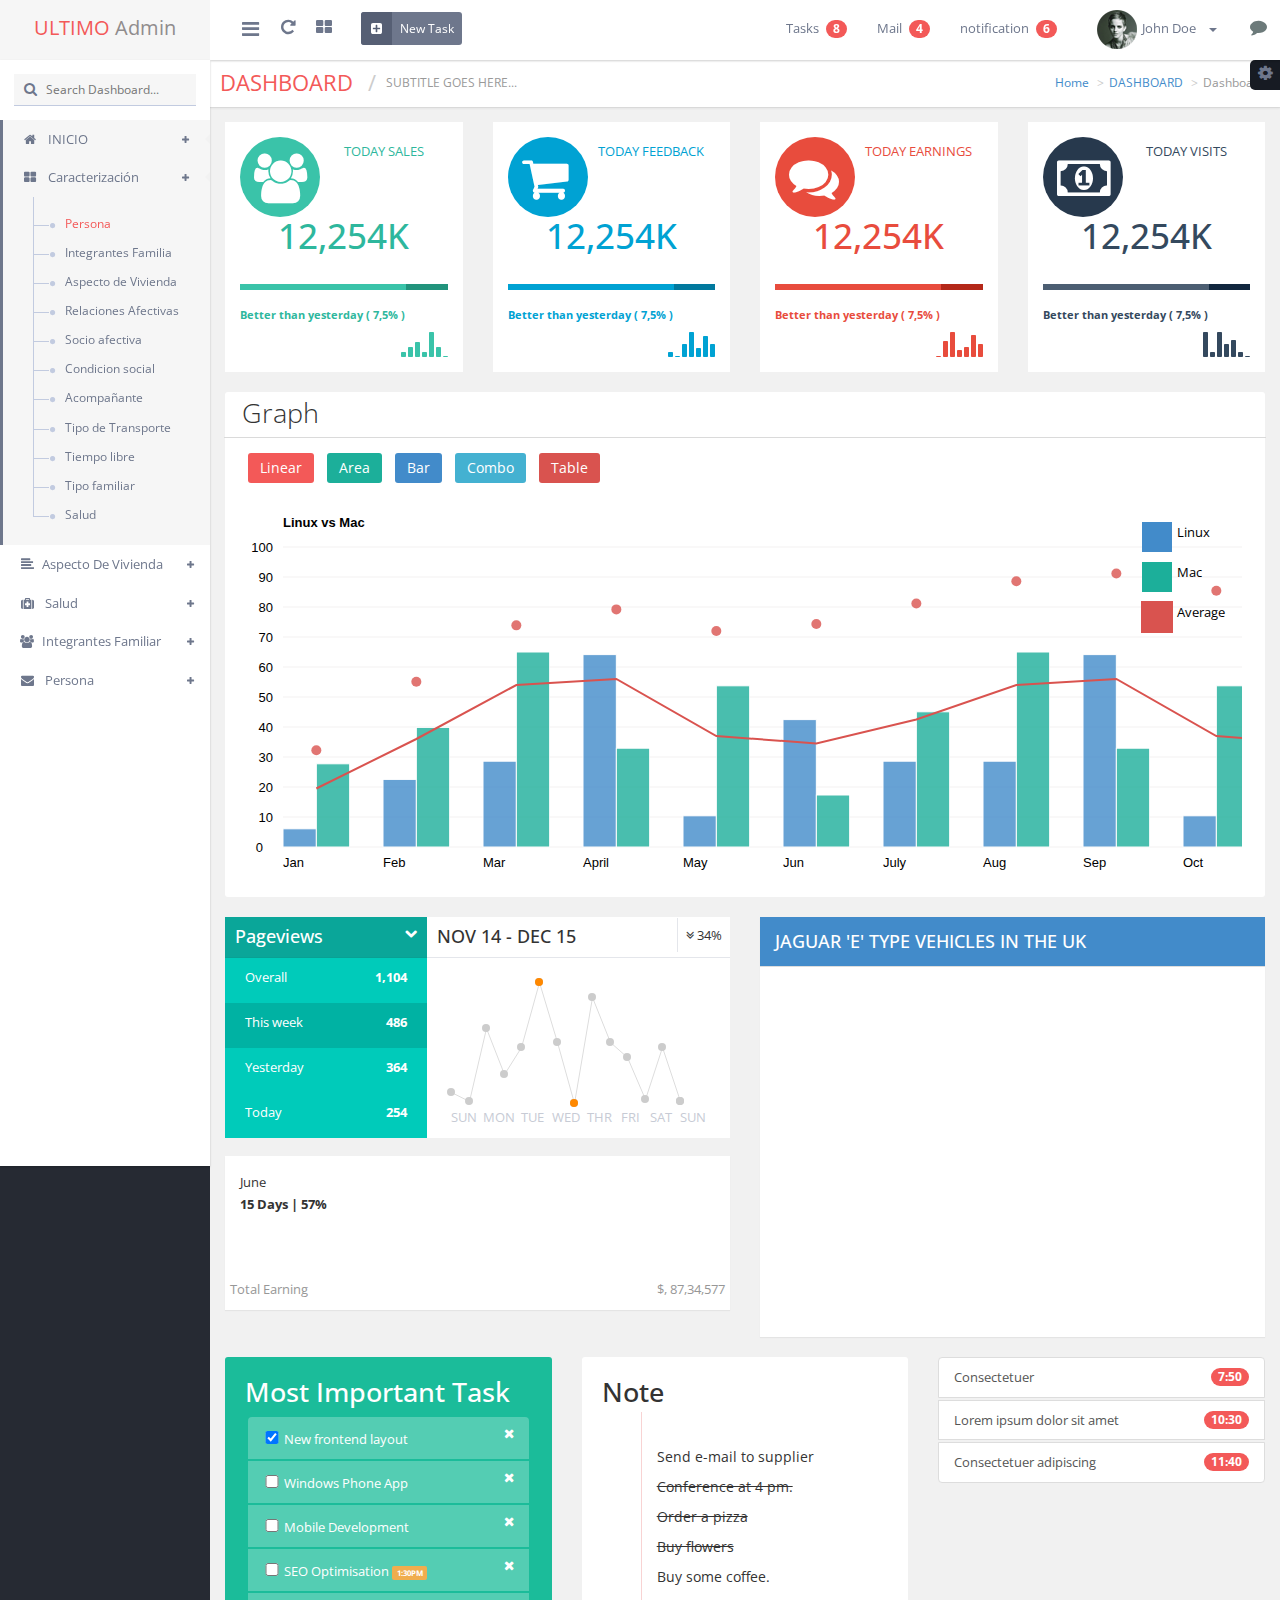
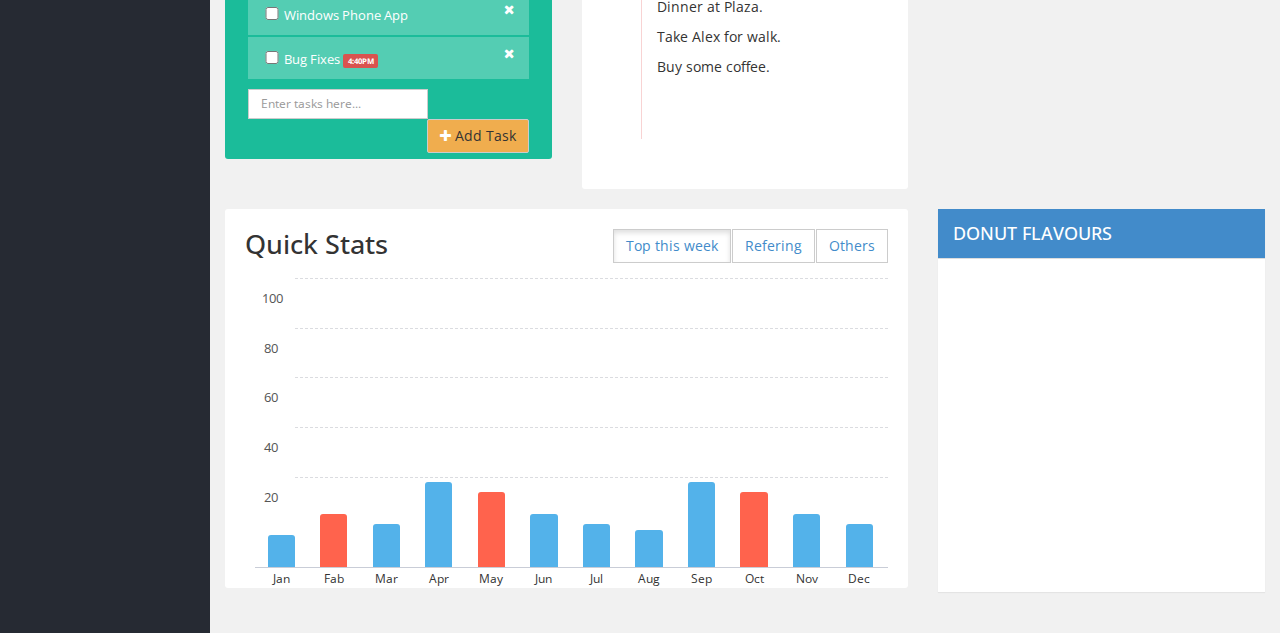
==== web/index.html @ 8ac1242a "Master" ====
<!DOCTYPE html PUBLIC "-//W3C//DTD XHTML 1.0 Transitional//EN" "http://www.w3.org/TR/xhtml1/DTD/xhtml1-transitional.dtd">
<html xmlns="http://www.w3.org/1999/xhtml">
<head>
<meta http-equiv="Content-Type" content="text/html; charset=utf-8" />
<title>ULTIMO Admin Dashboard Template</title>
<META NAME="ROBOTS" CONTENT="NOINDEX, NOFOLLOW">

<link href="css/font-awesome.css" rel="stylesheet" type="text/css" />
<link href="css/bootstrap.min.css" rel="stylesheet" type="text/css" />
<link href="css/animate.css" rel="stylesheet" type="text/css" />
<link href="css/admin.css" rel="stylesheet" type="text/css" />
<link href="css/jquerysctipttop.css" rel="stylesheet" type="text/css">
<link href="plugins/kalendar/kalendar.css" rel="stylesheet">
<link rel="stylesheet" href="plugins/scroll/nanoscroller.css">
<link href="plugins/morris/morris.css" rel="stylesheet" />
</head>
<body class="light_theme  fixed_header left_nav_fixed">
<div class="wrapper">
  <!--\\\\\\\ wrapper Start \\\\\\-->
  <div class="header_bar">
    <!--\\\\\\\ header Start \\\\\\-->
    <div class="brand">
      <!--\\\\\\\ brand Start \\\\\\-->
      <div class="logo" style="display:block"><span class="theme_color">ULTIMO</span> Admin</div>
      <div class="small_logo" style="display:none"><img src="images/s-logo.png" width="50" height="47" alt="s-logo" /> <img src="images/r-logo.png" width="122" height="20" alt="r-logo" /></div>
    </div>
    <!--\\\\\\\ brand end \\\\\\-->
    <div class="header_top_bar">
      <!--\\\\\\\ header top bar start \\\\\\-->
      <a href="javascript:void(0);" class="menutoggle"> <i class="fa fa-bars"></i> </a>
      <div class="top_left">
        <div class="top_left_menu">
          <ul>
            <li> <a href="javascript:void(0);"><i class="fa fa-repeat"></i></a> </li>
            <li class="dropdown"> <a data-toggle="dropdown" href="javascript:void(0);"> <i class="fa fa-th-large"></i> </a>
			<ul class="drop_down_task dropdown-menu" style="margin-top:39px">
				<div class="top_left_pointer"></div>
				<li><div class="checkbox">
                  <label>
                    <input type="checkbox" name="remember">
                    Remember me </label>
                </div></li>
				<li> <a href="help.html"><i class="fa fa-question-circle"></i> Help</a> </li>
				<li> <a href="settings.html"><i class="fa fa-cog"></i> Setting </a></li>
				<li> <a href="login.html"><i class="fa fa-power-off"></i> Logout</a> </li>
		  </ul>
			</li>
          </ul>
        </div>
      </div>
      <a href="javascript:void(0);" class="add_user" data-toggle="modal" data-target="#myModal"> <i class="fa fa-plus-square"></i> <span> New Task</span> </a>
      <div class="top_right_bar">
        <div class="top_right">
          <div class="top_right_menu">
            <ul>
              <li class="dropdown"> <a href="javascript:void(0);" data-toggle="dropdown"> Tasks <span class="badge badge">8</span> </a>
                <ul class="drop_down_task dropdown-menu">
                  <div class="top_pointer"></div>
                  <li>
                    <p class="number">You have 7 pending tasks</p>
                  </li>
                  <li> <a href="task.html" class="task">
                    <div class="green_status task_height" style="width:80%;"></div>
                    <div class="task_head"> <span class="pull-left">Task Heading</span> <span class="pull-right green_label">80%</span> </div>
                    <div class="task_detail">Task details goes here</div>
                    </a> </li>
                  <li> <a href="task.html" class="task">
                    <div class="yellow_status task_height" style="width:50%;"></div>
                    <div class="task_head"> <span class="pull-left">Task Heading</span> <span class="pull-right yellow_label">50%</span> </div>
                    <div class="task_detail">Task details goes here</div>
                    </a> </li>
                  <li> <a href="task.html" class="task">
                    <div class="blue_status task_height" style="width:70%;"></div>
                    <div class="task_head"> <span class="pull-left">Task Heading</span> <span class="pull-right blue_label">70%</span> </div>
                    <div class="task_detail">Task details goes here</div>
                    </a> </li>
                  <li> <a href="task.html" class="task">
                    <div class="red_status task_height" style="width:85%;"></div>
                    <div class="task_head"> <span class="pull-left">Task Heading</span> <span class="pull-right red_label">85%</span> </div>
                    <div class="task_detail">Task details goes here</div>
                    </a> </li>
                  <li> <span class="new"> <a href="task.html" class="pull_left">Create New</a> <a href="task.html" class="pull-right">View All</a> </span> </li>
                </ul>
              </li>
              <li class="dropdown"> <a href="javascript:void(0);" data-toggle="dropdown"> Mail <span class="badge badge color_1">4</span> </a>
                <ul class="drop_down_task dropdown-menu">
                  <div class="top_pointer"></div>
                  <li>
                    <p class="number">You have 4 mails</p>
                  </li>
                      <li> <a href="readmail.html" class="mail"> <span class="photo"><img src="images/user.png" /></span> <span class="subject"> <span class="from">sarat m</span> <span class="time">just now</span> </span> <span class="message">Hello,this is an example msg.</span> </a> </li>
                  <li> <a href="readmail.html" class="mail"> <span class="photo"><img src="images/user.png" /></span> <span class="subject"> <span class="from">sarat m</span> <span class="time">just now</span> </span> <span class="message">Hello,this is an example msg.</span> </a> </li>
                  <li> <a href="readmail.html" class="mail red_color"> <span class="photo"><img src="images/user.png" /></span> <span class="subject"> <span class="from">sarat m</span> <span class="time">just now</span> </span> <span class="message">Hello,this is an example msg.</span> </a> </li>
                  <li> <a href="readmail.html" class="mail"> <span class="photo"><img src="images/user.png" /></span> <span class="subject"> <span class="from">sarat m</span> <span class="time">just now</span> </span> <span class="message">Hello,this is an example msg.</span> </a> </li>
              
                </ul>
              </li>
              <li class="dropdown"> <a href="javascript:void(0);" data-toggle="dropdown"> notification <span class="badge badge color_2">6</span> </a>
                <div class="notification_drop_down dropdown-menu">
                  <div class="top_pointer"></div>
                  <div class="box"> <a href="inbox.html"> <span class="block primery_6"> <i class="fa fa-envelope-o"></i> </span> <span class="block_text">Mailbox</span> </a> </div>
                  <div class="box"> <a href="calendar.html"> <span class="block primery_2"> <i class="fa fa-calendar-o"></i> </span> <span class="block_text">Calendar</span> </a> </div>
                  <div class="box"> <a href="maps.html"> <span class="block primery_4"> <i class="fa fa-map-marker"></i> </span> <span class="block_text">Map</span> </a> </div>
                  <div class="box"> <a href="todo.html"> <span class="block primery_3"> <i class="fa fa-plane"></i> </span> <span class="block_text">To-Do</span> </a> </div>
                  <div class="box"> <a href="task.html"> <span class="block primery_5"> <i class="fa fa-picture-o"></i> </span> <span class="block_text">Tasks</span> </a> </div>
                  <div class="box"> <a href="timeline.html"> <span class="block primery_1"> <i class="fa fa-clock-o"></i> </span> <span class="block_text">Timeline</span> </a> </div>
                </div>
              </li>
            </ul>
          </div>
        </div>
        <div class="user_admin dropdown"> <a href="javascript:void(0);" data-toggle="dropdown"><img src="images/user.png" /><span class="user_adminname">John Doe</span> <b class="caret"></b> </a>
          <ul class="dropdown-menu">
            <div class="top_pointer"></div>
            <li> <a href="profile.html"><i class="fa fa-user"></i> Profile</a> </li>
            <li> <a href="help.html"><i class="fa fa-question-circle"></i> Help</a> </li>
            <li> <a href="settings.html"><i class="fa fa-cog"></i> Setting </a></li>
            <li> <a href="login.html"><i class="fa fa-power-off"></i> Logout</a> </li>
          </ul>
        </div>

        <a href="javascript:;" class="toggle-menu menu-right push-body jPushMenuBtn rightbar-switch"><i class="fa fa-comment chat"></i></a>
        
      </div>
    </div>
    <!--\\\\\\\ header top bar end \\\\\\-->
  </div>
  <!--\\\\\\\ header end \\\\\\-->
  <div class="inner">
    <!--\\\\\\\ inner start \\\\\\--><div class="left_nav">

      <!--\\\\\\\left_nav start \\\\\\-->
      <div class="search_bar"> <i class="fa fa-search"></i>
        <input name="" type="text" class="search" placeholder="Search Dashboard..." />
      </div>
      <div class="left_nav_slidebar">
       <ul><li class="left_nav_active theme_border"><a href="#"><i class="fa fa-home"></i> INICIO <span class="left_nav_pointer"></span> <span class="plus"><i class="fa fa-plus"></i></span> </a>
           </li>
           </ul>
               
        <ul>
          <li class="left_nav_active theme_border"><a href="javascript:void(0);"><i class="fa fa-th-large"></i> Caracterización <span class="left_nav_pointer"></span> <span class="plus"><i class="fa fa-plus"></i></span> </a>
            <ul class="opened" style="display:block">
              <li> <a href="index.html"> <span>&nbsp;</span> <i class="fa fa-circle theme_color"></i> <b class="theme_color">Persona</b> </a> </li>
              <li> <a href="settings.html"> <span>&nbsp;</span> <i class="fa fa-circle"></i> <b>Integrantes Familia</b> </a> </li>
              <li> <a href="layouts.html"> <span>&nbsp;</span> <i class="fa fa-circle"></i> <b>Aspecto de Vivienda</b> </a> </li>
              <li> <a href="themes.html"> <span>&nbsp;</span> <i class="fa fa-circle"></i> <b>Relaciones Afectivas</b> </a> </li>
              <li> <a href="widgets.html"> <span>&nbsp;</span> <i class="fa fa-circle"></i> <b>Socio afectiva</b> </a> </li>
              <li> <a href="animations.html"> <span>&nbsp;</span> <i class="fa fa-circle"></i> <b>Condicion social</b> </a> </li>
              <li> <a href="layouts.html"> <span>&nbsp;</span> <i class="fa fa-circle"></i> <b>Acompañante</b> </a> </li>
              <li> <a href="themes.html"> <span>&nbsp;</span> <i class="fa fa-circle"></i> <b>Tipo de Transporte</b> </a> </li>
              <li> <a href="widgets.html"> <span>&nbsp;</span> <i class="fa fa-circle"></i> <b>Tiempo libre</b> </a> </li>
              <li> <a href="animations.html"> <span>&nbsp;</span> <i class="fa fa-circle"></i> <b>Tipo familiar</b> </a> </li>
              <li> <a href="animations.html"> <span>&nbsp;</span> <i class="fa fa-circle"></i> <b>Salud</b> </a> </li>
            </ul>
          </li>
          <li> <a href="javascript:void(0);"> <i class="fa fa-align-left"></i>Aspecto De Vivienda<span class="plus"><i class="fa fa-plus"></i></span></a>
            <ul class="treeview-menu">
             <li><a href="listarParedes.jsp"><span>&nbsp;</span><i class="fa fa-circle"></i></i> Paredes</a></li>
            <li><a href="pisos.jsp"><span>&nbsp;</span><i class="fa fa-circle"></i></i> Pisos</a></li>
            <li><a href="#"><span>&nbsp;</span><i class="fa fa-circle"></i></i> Techos</a></li>
            <li><a href="#"><span>&nbsp;</span><i class="fa fa-circle"></i></i> Servicios sanitarios</a></li>
            <li><a href="animales.jsp"><span>&nbsp;</span><i class="fa fa-circle"></i></i> Animales</a></li>
            <li><a href="#"><span>&nbsp;</span><i class="fa fa-circle"></i></i> Tipo Vivienda</a></li>
            <li><a href="#"><span>&nbsp;</span><i class="fa fa-circle"></i></i> Tenencia Vivienda </a></li>
            <li><a href="#"><span>&nbsp;</span><i class="fa fa-circle"></i></i>Servicios Publicos</a></li>
          </ul>
          </li>
          <li> <a href="#"> <i class="fa fa-medkit"></i> Salud <span class="plus"><i class="fa fa-plus"></i></span></a>
            <ul>
              <li> <a href="components.html"> <span>&nbsp;</span> <i class="fa fa-circle"></i> <b>Régimen Salud</b> </a> </li>
            </ul>
          </li>
          <li> <a href="javascript:void(0);"> <i class="fa fa-users icon"></i>Integrantes Familiar<span class="plus"><i class="fa fa-plus"></i></span> </a>
            <ul>
              <li> <a href="todo.html"> <span>&nbsp;</span> <i class="fa fa-circle"></i> <b>Nivel Formacion</b> </a> </li> 
            </ul>
          </li>
          <li> <a href="javascript:void(0);"> <i class="fa fa-envelope"></i> Persona <span class="plus"><i class="fa fa-plus"></i></span> </a>
            <ul>
              <li> <a href="inbox.html"> <span>&nbsp;</span> <i class="fa fa-circle"></i> <b>Tipo Documento</b> </a> </li>
            </ul>
          </li>
        </ul>
      </div>
    </div>
    <!--\\\\\\\left_nav end \\\\\\-->
    <div class="contentpanel">
      <!--\\\\\\\ contentpanel start\\\\\\-->
      <div class="pull-left breadcrumb_admin clear_both">
        <div class="pull-left page_title theme_color">
          <h1>Dashboard</h1>
          <h2 class="">Subtitle goes here...</h2>
        </div>
        <div class="pull-right">
          <ol class="breadcrumb">
            <li><a href="#">Home</a></li>
            <li><a href="#">DASHBOARD</a></li>
            <li class="active">Dashboard</li>
          </ol>
        </div>
      </div>
      <div class="container clear_both padding_fix">
        <!--\\\\\\\ container  start \\\\\\-->
        <div class="row">
          <div class="col-sm-3 col-sm-6">
            <div class="information green_info">   
              <div class="information_inner">
              	<div class="info green_symbols"><i class="fa fa-users icon"></i></div>
                <span>TODAY SALES </span>
                <h1 class="bolded">12,254K</h1>
                <div class="infoprogress_green">
                  <div class="greenprogress"></div>
                </div>
                <b class=""><small>Better than yesterday ( 7,5% )</small></b>
                <div class="pull-right" id="work-progress1">
                  <canvas style="display: inline-block; width: 47px; height: 25px; vertical-align: top;" width="47" height="25"></canvas>
                </div>
              </div>
            </div>
          </div>
          <div class="col-sm-3 col-sm-6">
            <div class="information blue_info">
              <div class="information_inner">
              <div class="info blue_symbols"><i class="fa fa-shopping-cart icon"></i></div>
                <span>TODAY FEEDBACK</span>
                <h1 class="bolded">12,254K</h1>
                <div class="infoprogress_blue">
                  <div class="blueprogress"></div>
                </div>
                <b class=""><small>Better than yesterday ( 7,5% )</small></b>
                <div class="pull-right" id="work-progress2">
                  <canvas style="display: inline-block; width: 47px; height: 25px; vertical-align: top;" width="47" height="25"></canvas>
                </div>
              </div>
            </div>
          </div>
          <div class="col-sm-3 col-sm-6">
            <div class="information red_info">
              <div class="information_inner">
              <div class="info red_symbols"><i class="fa fa-comments icon"></i></div>
                <span>TODAY EARNINGS</span>
                <h1 class="bolded">12,254K</h1>
                <div class="infoprogress_red">
                  <div class="redprogress"></div>
                </div>
                <b class=""><small>Better than yesterday ( 7,5% )</small></b>
                <div class="pull-right" id="work-progress3">
                  <canvas style="display: inline-block; width: 47px; height: 25px; vertical-align: top;" width="47" height="25"></canvas>
                </div>
              </div>
            </div>
          </div>
          <div class="col-sm-3 col-sm-6">
           <div class="information gray_info">
              <div class="information_inner">
              <div class="info gray_symbols"><i class="fa fa-money icon"></i></div>
                <span>TODAY VISITS </span>
                <h1 class="bolded">12,254K</h1>
                <div class="infoprogress_gray">
                  <div class="grayprogress"></div>
                </div>
                <b class=""><small>Better than yesterday ( 7,5% )</small></b>
                <div class="pull-right" id="work-progress4">
                  <canvas style="display: inline-block; width: 47px; height: 25px; vertical-align: top;" width="47" height="25"></canvas>
                </div>
              </div>
            </div>
          </div>
        </div>
        
        
        <div class="row">
          <div class="col-md-12">
            <div class="block-web">
              <div class="header">
                <h3 class="content-header">Graph</h3>
              </div>
              <div class="porlets-content">
                <div id="graph"></div>
              </div>
              <!--/porlets-content-->
            </div>
            <!--/block-web-->
          </div>
          <!--/col-md-12-->
        </div>
        <!--/row-->
        
        
        
        
     <div class="row">
          <div class="col-md-6">
            <div class="multi-stat-box">
              <div class="header">
                <div class="left">
                  <h2>Pageviews</h2>
                  <a><i class="fa fa-chevron-down"></i> </a> </div>
                <div class="right">
                  <h2>NOV 14 - DEC 15</h2>
                  <div class="percent"><i class="fa fa-angle-double-down"></i> 34%</div>
                </div>
              </div>
              <div class="content">
                <div class="left">
                  <ul>
                    <li> <span class="date">Overall</span> <span class="value">1,104</span> </li>
                    <li class="active"> <span class="date">This week</span> <span class="value">486</span> </li>
                    <li> <span class="date">Yesterday</span> <span class="value">364</span> </li>
                    <li> <span class="date">Today</span> <span class="value">254</span> </li>
                  </ul>
                </div>
                <div class="right">
                  <div class="sparkline" data-type="line" data-resize="true" data-height="130" data-width="90%" data-line-width="1" data-line-color="#ddd" data-spot-color="#ccc" data-fill-color="" data-highlight-line-color="#ddd" data-spot-radius="4" data-data="[200,135,667,333,526,996,564,123,890,564,455,150,530,140]"></div>
                  <div class="ticket-lebel">SUN</div>
                  <div class="ticket-lebel">MON</div>
                  <div class="ticket-lebel">TUE</div>
                  <div class="ticket-lebel">WED</div>
                  <div class="ticket-lebel">THR</div>
                  <div class="ticket-lebel">FRI</div>
                  <div class="ticket-lebel">SAT</div>
                  <div class="ticket-lebel">SUN</div>
                </div>
              </div>
            </div>
            <br/>
            <div class="panel">
              <div class="panel-body">
                <div class="chart">
                  <div class="heading"> <span>June</span> <strong>15 Days | 57%</strong> </div>
                  <div id="barchart"></div>
                </div>
              </div>
              <div class="chart-tittle"> <span class="title text-muted">Total Earning</span> <span class="value-pie text-muted">$, 87,34,577</span> </div>
            </div>
          </div>
          <div class="col-md-6">
            <div class="panel panel-primary">
              <div class="panel-heading">
                <h4>Jaguar 'E' Type vehicles in the UK</h4>
              </div>
              <div class="panel-body">
                <div id="hero-graph" class="graph"></div>
              </div>
            </div>
          </div>
        </div>   
        
        
        
        
        
        
        
        
        
        
        
        
 
		
        <div class="row">
          <div class="col-md-4 ">
            <div class="block-web green-bg-color">
              <h3 class="content-header ">Most Important Task</h3>
              <div class="porlets-content">
                <ul class="list-group task-list no-margin collapse in">
                  <li class="list-group-item green-light-bg-color">
                    <label class="label-checkbox inline">
                    <input type="checkbox" checked="" class="task-finish">
                    <span class="custom-checkbox"></span> </label>
                    New frontend layout <span class="pull-right"> <a class="task-del" href="#"><i class="fa fa-times"></i></a> </span> </li>
                  <li class="list-group-item">
                    <label class="label-checkbox inline">
                    <input type="checkbox" class="task-finish">
                    <span class="custom-checkbox"></span> </label>
                    Windows Phone App <span class="pull-right"> <a class="task-del" href="#"><i class="fa fa-times"></i></a> </span> </li>
                  <li class="list-group-item">
                    <label class="label-checkbox inline">
                    <input type="checkbox" class="task-finish">
                    <span class="custom-checkbox"></span> </label>
                    Mobile Development <span class="pull-right"> <a class="task-del" href="#"><i class="fa fa-times"></i></a> </span> </li>
                  <li class="list-group-item">
                    <label class="label-checkbox inline">
                    <input type="checkbox" class="task-finish">
                    <span class="custom-checkbox"></span> </label>
                    SEO Optimisation <span class="label label-warning m-left-xs">1:30PM</span> <span class="pull-right"> <a class="task-del" href="#"><i class="fa fa-times"></i></a> </span> </li>
                  <li class="list-group-item">
                    <label class="label-checkbox inline">
                    <input type="checkbox" class="task-finish">
                    <span class="custom-checkbox"></span> </label>
                    Windows Phone App <span class="pull-right"> <a class="task-del" href="#"><i class="fa fa-times"></i></a> </span> </li>
                  <li class="list-group-item">
                    <label class="label-checkbox inline">
                    <input type="checkbox" class="task-finish">
                    <span class="custom-checkbox"></span> </label>
                    Bug Fixes <span class="label label-danger m-left-xs">4:40PM</span> <span class="pull-right"> <a class="task-del" href="#"><i class="fa fa-times"></i></a> </span> </li>
                  <form class="form-inline margin-top-10" role="form">
                    <input type="text" class="form-control" placeholder="Enter tasks here...">
                    <button class="btn btn-default btn-warning pull-right" type="submit"><i class="fa fa-plus"></i> Add Task</button>
                  </form>
                </ul>
                <!-- /list-group -->
              </div>
              <!--/porlets-content-->
            </div>
            <!--/block-web-->
          </div>
          <!--/col-md-4-->
          <div class="col-md-4 ">
            <div class="block-web">
              <h3 class="content-header">Note</h3>
              <div class="block widget-notes">
                <div contenteditable="true" class="paper"> Send e-mail to supplier<br>
                  <s>Conference at 4 pm.</s><br>
                  <s>Order a pizza</s><br>
                  <s>Buy flowers</s><br>
                  Buy some coffee.<br>
                  Dinner at Plaza.<br>
                  Take Alex for walk.<br>
                  Buy some coffee.<br>
                </div>
              </div>
              <!--/widget-notes-->
            </div>
            <!--/block-web-->
          </div>
          <!--/col-md-4 -->
          <div class="col-md-4 ">
            <div class="kalendar"></div>
            <div class="list-group"> <a class="list-group-item" href="#"> <span class="badge bg-danger">7:50</span> Consectetuer </a> <a class="list-group-item" href="#"> <span class="badge bg-success">10:30</span> Lorem ipsum dolor sit amet </a> <a class="list-group-item" href="#"> <span class="badge bg-light">11:40</span> Consectetuer adipiscing </a> </div>
            <!--/calendar end-->
          </div>
          <!--/col-md-4 end-->
        </div>
        <!--/row end-->
        
        
        
        
        
         <!--row start-->
        <div class="row">        
          <div class="col-md-8">
        <div class="block-web">
          <h3 class="content-header"> Quick Stats
            <div class="button-group pull-right" data-toggle="buttons"> <a href="javascript:;" class="btn active border-gray right-margin"> <span class="button-content">
              
              Top this week </span> </a> <a href="javascript:;" class="btn border-gray right-margin"> <span class="button-content">
          
              Refering </span> </a> <a href="javascript:;" class="btn border-gray"> <span class="button-content">
             
              Others </span> </a> 
            </div><!--/button-group-->
          </h3>
          <div class="custom-bar-chart">
            <ul class="y-axis">
              <li><span>100</span></li>
              <li><span>80</span></li>
              <li><span>60</span></li>
              <li><span>40</span></li>
              <li><span>20</span></li>
              <li><span>0</span></li>
            </ul>
            <div class="bar">
              <div class="value tooltips" data-original-title="30%" data-toggle="tooltip" data-placement="top">30%</div>
              <div class="title">Jan</div>
            </div><!--/bar-->
            <div class="bar">
              <div class="value tooltips bar-bg-color" data-original-title="50%" data-toggle="tooltip" data-placement="top">50%</div>
              <div class="title">Fab</div>
            </div><!--/bar-->
            <div class="bar ">
              <div class="value tooltips" data-original-title="40%" data-toggle="tooltip" data-placement="top">40%</div>
              <div class="title">Mar</div>
            </div><!--/bar-->
            <div class="bar ">
              <div class="value tooltips" data-original-title="80%" data-toggle="tooltip" data-placement="top">80%</div>
              <div class="title">Apr</div>
            </div><!--/bar-->
            <div class="bar">
              <div class="value tooltips bar-bg-color" data-original-title="70%" data-toggle="tooltip" data-placement="top">70%</div>
              <div class="title">May</div>
            </div><!--/bar-->
            <div class="bar ">
              <div class="value tooltips" data-original-title="50%" data-toggle="tooltip" data-placement="top">50%</div>
              <div class="title">Jun</div>
            </div><!--/bar-->
            <div class="bar">
              <div class="value tooltips" data-original-title="40%" data-toggle="tooltip" data-placement="top">40%</div>
              <div class="title">Jul</div>
            </div><!--/bar-->
            <div class="bar">
              <div class="value tooltips" data-original-title="35%" data-toggle="tooltip" data-placement="top">35%</div>
              <div class="title">Aug</div>
            </div><!--/bar-->
            
            <div class="bar ">
              <div class="value tooltips" data-original-title="80%" data-toggle="tooltip" data-placement="top">80%</div>
              <div class="title">Sep</div>
            </div><!--/bar-->
            <div class="bar">
              <div class="value tooltips bar-bg-color" data-original-title="70%" data-toggle="tooltip" data-placement="top">70%</div>
              <div class="title">Oct</div>
            </div><!--/bar-->
            <div class="bar ">
              <div class="value tooltips" data-original-title="50%" data-toggle="tooltip" data-placement="top">50%</div>
              <div class="title">Nov</div>
            </div><!--/bar-->
            <div class="bar">
              <div class="value tooltips" data-original-title="40%" data-toggle="tooltip" data-placement="top">40%</div>
              <div class="title">Dec</div>
            </div><!--/bar-->

            
          </div>
          <!--/custom-bar-chart-->
        </div><!--/block-web-->
      </div><!--/col-md-8-->
      
        <div class="col-md-4">
            <div class="panel panel-primary">
              <div class="panel-heading">
                <h4>Donut flavours</h4>
              </div>
              <div class="panel-body">
                <div id="hero-donut" class="graph"></div>
              </div>
            </div>
          </div>
      
      
      
        </div>
        <!--row end--> 
 
        
      </div>
      <!--\\\\\\\ container  end \\\\\\-->
    </div>
    <!--\\\\\\\ content panel end \\\\\\-->
  </div>
  <!--\\\\\\\ inner end\\\\\\-->
</div>
<!--\\\\\\\ wrapper end\\\\\\-->
<!-- Modal -->
<div class="modal fade" id="myModal" tabindex="-1" role="dialog" aria-labelledby="myModalLabel" aria-hidden="true">
  <div class="modal-dialog">
    <div class="modal-content">
      <div class="modal-header">
        <button type="button" class="close" data-dismiss="modal" aria-hidden="true">&times;</button>
        <h4 class="modal-title" id="myModalLabel">Compose New Task</h4>
      </div>
      <div class="modal-body"> content </div>
      <div class="modal-footer">
        <button type="button" class="btn btn-default" data-dismiss="modal">Close</button>
        <button type="button" class="btn btn-primary">Save changes</button>
      </div>
    </div>
  </div>
</div>


<!-- sidebar chats -->
<nav class="atm-spmenu atm-spmenu-vertical atm-spmenu-right side-chat">
	<div class="header">
    <input type="text" class="form-control chat-search" placeholder=" Search">
  </div>
  <div href="#" class="sub-header">
    <div class="icon"><i class="fa fa-user"></i></div> <p>Online (4)</p>
  </div>
  <div class="content">
    <p class="title">Family</p>
    <ul class="nav nav-pills nav-stacked contacts">
      <li class="online"><a href="#"><i class="fa fa-circle-o"></i> Steven Smith</a></li>
      <li class="online"><a href="#"><i class="fa fa-circle-o"></i> John Doe</a></li>
      <li class="online"><a href="#"><i class="fa fa-circle-o"></i> Michael Smith</a></li>
      <li class="busy"><a href="#"><i class="fa fa-circle-o"></i> Chris Rogers</a></li>
    </ul>
    
    <p class="title">Friends</p>
    <ul class="nav nav-pills nav-stacked contacts">
      <li class="online"><a href="#"><i class="fa fa-circle-o"></i> Vernon Philander</a></li>
      <li class="outside"><a href="#"><i class="fa fa-circle-o"></i> Kyle Abbott</a></li>
      <li><a href="#"><i class="fa fa-circle-o"></i> Dean Elgar</a></li>
    </ul>   
    
    <p class="title">Work</p>
    <ul class="nav nav-pills nav-stacked contacts">
      <li><a href="#"><i class="fa fa-circle-o"></i> Dale Steyn</a></li>
      <li><a href="#"><i class="fa fa-circle-o"></i> Morne Morkel</a></li>
    </ul>
    
  </div>
  <div id="chat-box">
    <div class="header">
      <span>Richard Avedon</span>
      <a class="close"><i class="fa fa-times"></i></a>    </div>
    <div class="messages nano nscroller has-scrollbar">
      <div class="content" tabindex="0" style="right: -17px;">
        <ul class="conversation">
          <li class="odd">
            <p>Hi John, how are you?</p>
          </li>
          <li class="text-right">
            <p>Hello I am also fine</p>
          </li>
          <li class="odd">
            <p>Tell me what about you?</p>
          </li>
          <li class="text-right">
            <p>Sorry, I'm late... see you</p>
          </li>
          <li class="odd unread">
            <p>OK, call me later...</p>
          </li>
        </ul>
      </div>
    <div class="pane" style="display: none;"><div class="slider" style="height: 20px; top: 0px;"></div></div></div>
    <div class="chat-input">
      <div class="input-group">
        <input type="text" placeholder="Enter a message..." class="form-control">
        <span class="input-group-btn">
        <button class="btn btn-danger" type="button">Send</button>
        </span>      </div>
    </div>
  </div>
</nav>
<!-- /sidebar chats -->   














<!-- sidebar chats -->
<nav class="atm-spmenu atm-spmenu-vertical atm-spmenu-right side-chat">
	<div class="header">
    <input type="text" class="form-control chat-search" placeholder=" Search">
  </div>
  <div href="#" class="sub-header">
    <div class="icon"><i class="fa fa-user"></i></div> <p>Online (4)</p>
  </div>
  <div class="content">
    <p class="title">Family</p>
    <ul class="nav nav-pills nav-stacked contacts">
      <li class="online"><a href="#"><i class="fa fa-circle-o"></i> Steven Smith</a></li>
      <li class="online"><a href="#"><i class="fa fa-circle-o"></i> John Doe</a></li>
      <li class="online"><a href="#"><i class="fa fa-circle-o"></i> Michael Smith</a></li>
      <li class="busy"><a href="#"><i class="fa fa-circle-o"></i> Chris Rogers</a></li>
    </ul>
    
    <p class="title">Friends</p>
    <ul class="nav nav-pills nav-stacked contacts">
      <li class="online"><a href="#"><i class="fa fa-circle-o"></i> Vernon Philander</a></li>
      <li class="outside"><a href="#"><i class="fa fa-circle-o"></i> Kyle Abbott</a></li>
      <li><a href="#"><i class="fa fa-circle-o"></i> Dean Elgar</a></li>
    </ul>   
    
    <p class="title">Work</p>
    <ul class="nav nav-pills nav-stacked contacts">
      <li><a href="#"><i class="fa fa-circle-o"></i> Dale Steyn</a></li>
      <li><a href="#"><i class="fa fa-circle-o"></i> Morne Morkel</a></li>
    </ul>
    
  </div>
  <div id="chat-box">
    <div class="header">
      <span>Richard Avedon</span>
      <a class="close"><i class="fa fa-times"></i></a>    </div>
    <div class="messages nano nscroller has-scrollbar">
      <div class="content" tabindex="0" style="right: -17px;">
        <ul class="conversation">
          <li class="odd">
            <p>Hi John, how are you?</p>
          </li>
          <li class="text-right">
            <p>Hello I am also fine</p>
          </li>
          <li class="odd">
            <p>Tell me what about you?</p>
          </li>
          <li class="text-right">
            <p>Sorry, I'm late... see you</p>
          </li>
          <li class="odd unread">
            <p>OK, call me later...</p>
          </li>
        </ul>
      </div>
    <div class="pane" style="display: none;"><div class="slider" style="height: 20px; top: 0px;"></div></div></div>
    <div class="chat-input">
      <div class="input-group">
        <input type="text" placeholder="Enter a message..." class="form-control">
        <span class="input-group-btn">
        <button class="btn btn-danger" type="button">Send</button>
        </span>      </div>
    </div>
  </div>
</nav>
<!-- /sidebar chats -->   



<div class="demo"><span id="demo-setting"><i class="fa fa-cog txt-color-blueDark"></i></span> <form><legend class="no-padding margin-bottom-10" style="color:#6e778c;">Layout Options</legend><section><label><input type="checkbox" class="checkbox style-0" id="smart-fixed-header" name="subscription"><span>Fixed Header</span></label><label><input type="checkbox" class="checkbox style-0" id="smart-fixed-navigation" name="terms"><span>Fixed Navigation</span></label><label><input type="checkbox" class="checkbox style-0" id="smart-rigth-navigation" name="terms"><span>Right Navigation</span></label><label><input type="checkbox" class="checkbox style-0" id="smart-boxed-layout" name="terms"><span>Boxed Layout</span></label><span id="smart-bgimages" style="display: none;"></span></section><section><h6 class="margin-top-10 semi-bold margin-bottom-5">Clear Localstorage</h6><a id="reset-smart-widget" class="btn btn-xs btn-block btn-primary" href="javascript:void(0);"><i class="fa fa-refresh"></i> Factory Reset</a></section> <h6 class="margin-top-10 semi-bold margin-bottom-5">Ultimo Skins</h6><section id="smart-styles"><a style="background-color:#23262F;" class="btn btn-block btn-xs txt-color-white margin-right-5" id="dark_theme" href="javascript:void(0);"><i id="skin-checked" class="fa fa-check fa-fw"></i> Dark Theme</a><a style="background:#E35154;" class="btn btn-block btn-xs txt-color-white" id="red_thm" href="javascript:void(0);">Red Theme</a><a style="background:#34B077;" class="btn btn-xs btn-block txt-color-darken margin-top-5" id="green_thm" href="javascript:void(0);">Green Theme</a><a style="background:#56A5DB" class="btn btn-xs btn-block txt-color-white margin-top-5" data-skinlogo="img/logo-pale.png" id="blue_thm" href="javascript:void(0);">Blue Theme</a><a style="background:#9C6BAD" class="btn btn-xs btn-block txt-color-white margin-top-5" id="magento_thm" href="javascript:void(0);">Magento Theme</a><a style="background:#FFFFFF" class="btn btn-xs btn-block txt-color-black margin-top-5" id="light_theme" href="javascript:void(0);">Light Theme</a></section></form> </div>









<script src="js/jquery-2.1.0.js"></script>
<script src="js/bootstrap.min.js"></script>
<script src="js/common-script.js"></script>
<script src="js/jquery.slimscroll.min.js"></script>
<script src="js/jquery.sparkline.js"></script>
<script src="js/sparkline-chart.js"></script>
<script src="js/graph.js"></script>
<script src="js/edit-graph.js"></script>
<script src="plugins/kalendar/kalendar.js" type="text/javascript"></script>
<script src="plugins/kalendar/edit-kalendar.js" type="text/javascript"></script>

<script src="plugins/sparkline/jquery.sparkline.js" type="text/javascript"></script>
<script src="plugins/sparkline/jquery.customSelect.min.js" ></script> 
<script src="plugins/sparkline/sparkline-chart.js"></script> 
<script src="plugins/sparkline/easy-pie-chart.js"></script>
<script src="plugins/morris/morris.min.js" type="text/javascript"></script> 
<script src="plugins/morris/raphael-min.js" type="text/javascript"></script>  
<script src="plugins/morris/morris-script.js"></script> 





<script src="plugins/demo-slider/demo-slider.js"></script>
<script src="plugins/knob/jquery.knob.min.js"></script> 




<script src="js/jPushMenu.js"></script> 
<script src="js/side-chats.js"></script>
<script src="js/jquery.slimscroll.min.js"></script>
<script src="plugins/scroll/jquery.nanoscroller.js"></script>



</body>
</html>
---- web/css/admin.css ----
@charset "utf-8";
/* CSS Document */
@import url(http://fonts.googleapis.com/css?family=Open+Sans:400,300,600);
@import url(http://fonts.googleapis.com/css?family=Raleway:400,200,300,500,100,600);

h1, h2, h3, h4, h5, h6{margin:0px; padding:0px;}
body { font-family: 'Open Sans', 'Helvetica Neue', Helvetica, Arial, sans-serif;font-size: 13px; background-color:#262a33;}
.container {width: 100%;}
h1,.h1{font-size:35px;}
h2,.h2{font-size:31px;}
h3,.h3{font-size:27px;}
h4,.h4{font-size:23px;}
h5,.h5{font-size:19px;}
h6,.h6{font-size:15px;}



a {outline: none!important;}
a img {outline: none!important;}
img {border: 0!important;}

.wrapper{ width:100%;}

.header_bar{ width:100%;}

.brand{width:210px; height:60px; padding:0px;  float:left; font-size:20px;}
.logo{ padding:14px 10px 10px 10px; text-align:center;}
.logo i {font-size:9px;}
.small_logo{padding:10px 10px 10px 20px;}

.header_top_bar{left:210px;  padding:10px; height:60px; -webkit-box-shadow: 0px 1px 2px 0px rgba(0,0,0,0.2);-moz-box-shadow: 0px 3px 2px 0px rgba(0,0,0,0.2);box-shadow: 0px 1px 2px 0px rgba(0,0,0,0.2);}

.menutoggle{float:left; margin:-3px 0px 0px 10px; font-size:20px; padding:12px; color:#6E778C;}
.menutoggle:hover{color:#5DCFF3;}

.top_left{ width:90px; float:left;}
.top_left_menu{}
.top_left_menu ul{padding:9px 0px 0px 0px; margin:0px;}
.top_left_menu ul li{list-style-type:none;}
.top_left_menu ul li a{text-decoration:none;font-size:17px; float:left; margin:0px 10px 0px 10px;}
.top_left_menu ul li a:hover{color:#5DCFF3 !important;}

.add_user{float:left;font-size:13px; margin-top:2px; text-align:center; text-decoration:none;border-radius:3px;}
.add_user i{ float:left; padding:10px;border-radius:3px 0px 0px 3px;}
.add_user span{ font-size:12px; float:left; padding:8px;}

.top_right_bar{ float:right;}
.top_right{float:left; margin-left:40px; margin-top:-4px;}
.top_right_menu{}
.top_right_menu ul{padding:0px 0px 0px 0px; margin:0px; float:left; position:relative;}
.top_right_menu ul li{list-style-type:none;text-decoration:none;float:left; margin:-10px 0px 0px 0px; padding:0px 15px 14px 15px;}
.top_right_menu ul li a{ font-size:13px;color:#6e778c; margin:23px 0px 0px 0px; float:left; text-decoration:none;} 
.top_right_menu ul li a:hover{color:#5DCFF3 !important;}
.top_right_menu ul li ul{ padding:0px; background:#FFF; position:absolute; float:left; z-index:99;-moz-box-shadow: 0px 3px 2px 0px rgba(0,0,0,0.2);box-shadow: 0px 1px 2px 0px rgba(0,0,0,0.2);}
.top_right_menu ul li ul li{ list-style-type:none; padding:0px 15px 0px 15px; margin:0px; width:100%;}
.top_right_menu ul li ul li a{margin-top:5px;}
.bg_color{ background:none; border:none;}

.task{float:left; color:#1B2439; border:1px solid #d4d4d4; margin:10px 0px 0px 0px !important; width:250px; padding:0px !important;}
.task_height{height:30px;}



.new{padding:5px 0px 10px 0px !important;width:100%; color:#1B2439; font-size:13px; float:left;}

.top_right_menu ul li ul li a:hover{color:#333333 !important;}
.number{ padding:10px 0px 10px 0px; margin:0px;}
.red_color{ background-color:#F7EBEB !important;}
.mail{width:280px;padding:0px 5px 7px 5px !important;color:#333333 !important; margin:-3px 0px 12px 0px !important;background-color:#F1F2F7;}
.mail:hover{color:#333333;}
.photo{margin:7px 10px 0px 0px; height:40px; width:40px; float:left;}
.subject{ width:100%;}
.from{ font-size:13px; float:left; margin-top:7px;}
.time{ font-size:13px;float:right; margin-top:7px;}
.message{font-size:12px; float:left; margin-top:5px;}

.notification_drop_down{float:left;width:240px;background-color:#FFF; position:absolute;z-index:99;-moz-box-shadow:0px 3px 2px 0px rgba(0,0,0,0.2);box-shadow: 0px 1px 2px 0px rgba(0,0,0,0.2);}
.box{text-align:center; float:left; width:35px; margin:5px 23px 15px 15px;}
.box a{margin:0px !important; padding:0px;}
.block{ font-size:20px;}
.block_text{ color:#A1A8AC; font-size:12px;}

.primery_1{color:#1A8AD2;}
.primery_2{color:#E64858;}
.primery_3{color:#FDD465;}
.primery_4{color:#21DEE1;}
.primery_5{color:#1DC499;}
.primery_6{color:#A1A8AC;}




.green_status{background-color:#c8ffcf;}
.red_status{background-color:#ffd1c8;}
.yellow_status{background-color:#f9ffc8;}
.blue_status{background-color:#c8e9ff;}

.percent{float:right; margin-top:1px; margin-left:36px;}
.green_label{float:right; color:#6ab674;}
.blue_label{float:right; color:#78b9ec;}
.yellow_label{float:right; color:#ffb400;}
.red_label{float:right; color:#ff8383;}
.task_head{float:left; margin-top:-35px; width:100%; padding:10px 5px 5px 5px; font-weight:600; font-size:13px; color:#454E63;}
.task_detail{float:left; width:100%; padding:2px 5px; font-size:13px; color:#545454;}


.top_pointer{width: 0px;height: 0px;border-style: solid;border-width: 0 7px 7px 7px;border-color: transparent transparent #FFF transparent;margin:-7px 0px 0px 40px;}

.top_left_pointer{width: 0px;height: 0px;border-style: solid;border-width: 0 7px 7px 7px;border-color: transparent transparent #FFF transparent;margin:-16px 0px 0px 40px;}


.badge{ background-color:#f35958; text-align:center;margin:0px 0px 0px 4px;}


.user_admin{ border-radius:100px; width:160px;float:right; margin-left:18px; padding-left:7px; text-decoration:none !important; float:left;}
.user_admin a{ text-decoration:none;color:#6E778C !important; }
.user_admin:hover{color:#5DCFF3 !important; text-decoration:none !important;}
.user_adminname{ font-size:13px;margin-left:5px;}
.caret{margin-left:10px;}
.user_admin ul{padding:0px; margin:5px 0px 0px 0px; border-radius:3px; position:absolute; background-color:#FFF; width:170px;right:-20px;z-index:99;z-index:99;-moz-box-shadow: 0px 3px 2px 0px rgba(0,0,0,0.2);box-shadow: 0px 1px 2px 0px rgba(0,0,0,0.2); cursor:pointer;}
.user_admin ul li{list-style-type:none; padding:8px;color:#6E778C !important; font-size:13px;}
.user_admin ul li i{ float:left; margin:2px 10px 0px 3px;}
.user_admin ul li:hover{ background:#F1F2F7 !important; color:#5DCFF3 !important;}

.chat { background: none repeat scroll 0 0 rgba(0, 0, 0, 0); border: medium none; color: #6C7A7A; float: left; font-size:17px;  margin-top: 9px;  width: 20px;}

.inner{}

.left_nav{ display: inline-block;float: left;position: relative; width: 210px; min-height:1106px;}
.left_nav_slidebar{}

.search_bar{margin:14px 14px 14px 14px; border-bottom:1px solid #343434; padding:5px 10px; font-size:14px;}
.search{ width:130px!important; height:20px!important; padding:0px 5px 0px 5px!important; border:none!important; font-size:12px!important; background:none!important;}

.compose-editor2{ border:1px solid #ccc; padding:10px; width:100%;}




.left_nav_slidebar ul{margin:0px; padding:0px;}
.left_nav_slidebar ul li{ list-style-type:none; margin:0px; padding:0px; float:left; width:100%;}

.left_nav_active{ border-left-style:solid; border-left-width:3px; border-right-style:solid;  border-right-width:0; }
.left_nav_pointer{width: 0; height: 0; border-bottom: 5px solid transparent; border-top: 5px solid transparent; border-right: 5px solid #f2f2f2; font-size: 0;line-height: 0; float:right;margin-top:4px;}
.plus{float:right; margin-right:5px; font-size:9px; margin-top:5px;}

.left_nav_slidebar ul li a{text-decoration:none; padding:10px 0 10px 12px; font-size:13px; display:block;}
.left_nav_slidebar ul li a i{ width:30px; text-align:center;}
.left_nav_slidebar ul li a:hover{ font-size:13px;}
.left_nav_slidebar ul li ul{display:none; padding:0px 0px 0px 0px;  border-left:1px solid #333333; margin:0px 0px 28px 30px; float:left;}
.left_nav_slidebar ul li ul li{list-style-type:none;}
.left_nav_slidebar ul li ul li a{text-decoration:none; padding:18px 20px 7px 0px;display:block; font-size:12px; margin-bottom:-13px; }
.left_nav_slidebar ul li ul li a:hover{background:none; }

.left_nav_slidebar > ul > li > ul > li > a > span{ background:#333333; width:15px; height:1px; position:absolute; margin-top:10px;}
.left_nav_slidebar > ul > li > ul > li > a > i{ margin-left:13px; margin-right:5px; font-size:6px; width:10px;}
.left_nav_slidebar > ul > li > ul > li > a > b{ font-weight:normal; padding-top:2px;}
.left_nav_slidebar ul li ul li a:hover{ color:#FFF;font-size:12px;}

.left_nav_sub_active {color:#f2f2f2;}
.left_nav_slidebar > ul > li > ul > li > a > i:hover{color:#F00;}


.dark_theme .brand{background-color:#213347; color:#6E778C;}
.dark_theme .header_top_bar{ background-color:#334559;color:#6e778c;}
.dark_theme .add_user{background-color:#f35958; color:#FFF;}
.dark_theme .add_user i{background-color:#da403f;}
.dark_theme .top_left_menu ul li a{color:#6e778c;}
.dark_theme .top_right_menu ul li ul li a badge{color:#FFF;}
.dark_theme .user_admin{color:#6e778c;}
.dark_theme .left_nav{background-color:#334559; color:#6E778C;}
.dark_theme .search_bar{background-color:#213347; color:#6E778C;}
.dark_theme .left_nav_slidebar ul li a{ color:#6E778C;}
.dark_theme .left_nav_slidebar ul li a:hover{ background-color:#132539;}
.dark_theme .left_nav_slidebar ul li ul li a:hover{background-color:transparent; color:#FFF;}
.dark_theme .left_nav_active{background:#213347;}
.dark_theme .left_nav_active a{color:#f2f2f2;}
.dark_theme .left_nav_active ul li a{color:#6E778C;}
.dark_theme .left_nav_sub_active b{color:}

.light_theme .brand{background-color:#F6F6F6; color:#908c8d;}
.light_theme .header_top_bar{ background-color:#FFF;color:#6e778c;}
.light_theme .add_user{background-color:#6e778c; color:#FFF;}
.light_theme .add_user i{background-color:#565f74;}
.light_theme .top_left_menu ul li a{color:#6e778c;}
.light_theme .top_right_menu ul li ul li a badge{color:#FFF;}
.light_theme .user_admin{color:#6e778c;}
.light_theme .left_nav{background-color:#FFF; color:#6E778C; -moz-box-shadow:0px 0px 0px 0px rgba(0,0,0,0.0);-moz-box-shadow: 0px 3px 2px 0px rgba(0,0,0,0.2);
box-shadow: 0px 1px 2px 0px rgba(0,0,0,0.2);}
.light_theme .search_bar{background-color:#F6F6F6; color:#6E778C; border-bottom:1px solid #C2CBE0;}
.light_theme .left_nav_slidebar ul li a{ color:#6E778C;}
.light_theme .left_nav_slidebar ul li a:hover{ background-color:#EDEDED;}
.light_theme .left_nav_slidebar ul li ul li a{color:#6E778C;}
.light_theme .left_nav_slidebar ul li ul li a:hover{background-color:transparent; color:#282e3b;}
.light_theme .left_nav_slidebar ul li ul{border-left:1px solid #C2CBE0;}
.light_theme .left_nav_slidebar > ul > li > ul > li > a > span{background-color:#C2CBE0;}
.light_theme .left_nav_slidebar > ul > li > ul > li > a > i{color:#C2CBE0;}
.light_theme .left_nav_active{background-color:#F6F6F6; color:#6E778C ;border-left:3px solid #6e778c;}
.light_theme .left_nav_active > a{background-color:#F6F6F6;}
.light_theme .left_nav_active a{color:#6E778C;}
.light_theme .left_nav_active ul li a{color:#6E778C;}


.red_thm .brand{background-color:#b80421; color:#FFF;}
.red_thm .header_top_bar{ background-color:#cf1b38;color:#FFF;}
.red_thm .add_user{background-color:#ED5B5E; color:#FFF;}
.red_thm .add_user i{background-color:#DC4A4D;}
.red_thm .top_left_menu ul li a{color:#FFF;}
.red_thm .top_right_menu ul li a{color:#FFF;}
.red_thm .user_adminname{color:#FFF;}
.red_thm .caret{color:#FFF;}
.red_thm .theme_border{border-color:#ED5B5E !important;}
.red_thm .menutoggle{color:#FFF;}
.red_thm ul li a i.theme_color{ color:#e35154 !important;}
.red_thm ul li a b.theme_color{ color:#e35154 !important;}
.red_thm .page_title.theme_color{ color:#e35154 !important;}
.red_thm .badge{ background:#FFFFFF !important; color:#e35154!important;}
.red_thm .chat{ color:#FFFFFF;}


.blue_thm .brand{background-color:#5fb9f6; color:#FFF;}
.blue_thm .header_top_bar{ background-color:#56a5db;color:#FFF;}
.blue_thm .add_user{background-color:#66B5EB; color:#FFF;}
.blue_thm .add_user i{background-color:#4D9CD2;}
.blue_thm .top_left_menu ul li a{color:#FFF;}
.blue_thm .top_right_menu ul li a{color:#FFF;}
.blue_thm .user_adminname{color:#FFF !important;}
.blue_thm .caret{color:#FFF;}
.blue_thm .theme_border{border-color:#66B5EB !important;}
.blue_thm .menutoggle{color:#FFF;}
.blue_thm ul li a i.theme_color{ color:#66B5EB !important;}
.blue_thm ul li a b.theme_color{ color:#66B5EB !important;}
.blue_thm .page_title.theme_color{ color:#66B5EB !important;}
.blue_thm .badge{ background:#FFFFFF !important; color:#66B5EB!important;}
.blue_thm .chat{ color:#FFFFFF;}

.magento_thm .brand{background-color:#ab79bc; color:#FFF;}
.magento_thm .header_top_bar{ background-color:#9c6bad;color:#FFF;}
.magento_thm .add_user{background-color:#AB7ABC; color:#FFF;}
.magento_thm .add_user i{background-color:#9160A2;}
.magento_thm .top_left_menu ul li a{color:#FFF;}
.magento_thm .top_right_menu ul li a{color:#FFF;}
.magento_thm .user_adminname{color:#FFF;}
.magento_thm .caret{color:#FFF;}
.magento_thm .theme_border{border-color:#AB7ABC !important;}
.magento_thm .menutoggle{color:#FFF;}
.magento_thm ul li a i.theme_color{ color:#AB7ABC !important;}
.magento_thm ul li a b.theme_color{ color:#AB7ABC !important;}
.magento_thm .page_title.theme_color{ color:#AB7ABC !important;}
.magento_thm .badge{ background:#FFFFFF !important; color:#AB7ABC!important;}
.magento_thm .chat{ color:#FFFFFF;}


.green_thm .brand{background-color:#47c58b; color:#FFF;}
.green_thm .header_top_bar{ background-color:#34b077;color:#FFF;}
.green_thm .add_user{background-color:#3FBB82; color:#FFF;}
.green_thm .add_user i{background-color:#2AA66D;}
.green_thm .top_left_menu ul li a{color:#FFF;}
.green_thm .top_right_menu ul li a{color:#FFF;}
.green_thm .user_adminname{color:#FFF;}
.green_thm .caret{color:#FFF;}
.green_thm .theme_border{border-color:#3FBB82 !important;}
.green_thm .menutoggle{color:#FFF;}
.green_thm ul li a i.theme_color{ color:#3FBB82 !important;}
.green_thm ul li a b.theme_color{ color:#3FBB82 !important;}
.green_thm .page_title.theme_color{ color:#3FBB82 !important;}
.green_thm .badge{ background:#FFFFFF !important; color:#3FBB82!important;}
.green_thm .chat{ color:#FFFFFF;}



.contentpanel{ margin-left:220px;overflow:hidden;position: relative; padding:0px; background-color:#f1f1f1; padding-bottom:21px; min-height:800px;}

.fixed_header .header_bar{position:fixed; z-index:99;}
.fixed_header .contentpanel{top:60px;}
.fixed_header .left_nav{top:60px; float:left;}
.fixed_header .brand{float:left;}
.left_nav_hide .left_nav{display:none;}
.left_nav_hide .contentpanel{margin-left:0;}
.left_nav_hide .brand{width:210px; display:none;}
.left_nav_fixed .left_nav{position:fixed; top:60px; z-index:99;}
.left_nav_fixed .brand{position:fixed; z-index:99;}
.left_nav_fixed .header_top_bar{ margin-left:210px;}
.left_nav_fixed .contentpanel{margin-left:210px; margin-right:0px;}

.right_nav .brand{float:right;}
.right_nav .left_nav{float:right;}
.right_nav .contentpanel{margin-left:0; margin-right:210px;}
.right_nav .left_nav{overflow:inherit;}
.right_nav.left_nav_fixed .left_nav{right:0;}
.right_nav.left_nav_fixed .brand{position:relative;}
.right_nav.left_nav_fixed .header_top_bar{margin-left:0;}
.right_nav.left_nav_fixed .contentpanel{margin-left:0;}

.right_nav .left_nav_active{border-left-width:0; border-right-width:3px;}
.right_nav .left_nav_slidebar > ul > li > a{padding:10px 12px 10px 0px;}
.right_nav .left_nav_pointer{float:left; border-left:5px solid #F2F2F2; border-right:0;}
.right_nav .left_nav_slidebar > ul > li > a > i{margin-left:10px;}

.boxed_layout > .wrapper{width:1200px; margin:auto;  display:table; height:100%!important;}
.boxed_layout .header_bar{width:1200px;}
.boxed_layout.right_nav.left_nav_fixed .left_nav{margin-left:990px; right:auto;}
.boxed_layout.dark_theme .left_nav{ border-left:1px solid #232323;}
.boxed_layout.light_theme .left_nav{ border-left:none;}

.red_bg{background-color:#f3a498; color:#fff !important;}
.red_color{color:#f3a498;}
.magento_bg{background-color:#9c6bad; color:#fff!important; border:none;}
.blue_bg{background-color:#56a5db; color:#fff !important;border:none;}
.green_bg{background-color:#34b077; color:#fff!important;border:none;}
.red_bg{background-color:#e35154; color:#fff!important;border:none;}
.pink_bg{background-color:#9b59b6; color:#fff;}
.black_bg{background-color:#000000; color:#fff;}
.yellow_bg{background-color:#fad231; color:#fff;}
.orange_bg{ background-color:#FE7600; color:#FFFFFF!important;}

.list-group-item:hover{color:#333333!important; background-color:#f1f1f1;}

.green{background-color:#19bd9c;}

.yellow{background-color:#fad231;}

.bg_space{ border-radius:3px; margin:10px; padding:3px;}

.red_text{color:#BB6C60;}
.magento_text{ color:#b07cc3;}
.blue_text{color:#0060C6;}
.green_text{color:#586B26;}
.pink_text{color:#70164B;}

.code{ font-size:82%;}
.opened{ display:block;}
.theme_bg{background: #5dcff3; color:#fff!important;}
.theme_color{color:#f35958;important}
.theme_border{border-color:#f35958;important}


.breadcrumb_admin{width:100%; background:#fff; box-shadow:0 2px 2px rgba(0, 0, 0, 0.05), 0 1px 0 rgba(0, 0, 0, 0.05); margin-bottom:15px;}
.page_title{font-size:22px; padding:7px 0 7px 10px; text-transform:uppercase;}
.clear_both{clear:both;}
.page_title h1{font-size:22px; font-weight:normal; display:inline; margin:3px 0px 6px 0px; float:left;}
.page_title h2{font-size:12px; font-weight:normal; display:inline; color:#999999; margin-top:9px; position:absolute;}
.page_title h1:after{content:"/"; margin-right:10px; margin-left:15px; font-size:22px; color:#ccc;}

.paragraph{ background:#FFFFFF; padding:15px; font-size:13px;}
.align{ text-align:center;}
.circular{ width:230px; border-radius:150px; height:230px;}
.button{background:#993366; margin-top:15px;}
.theme_text{margin:15px 20px 15px 0px; display:block;}
.theme_api{margin:15px 0px 15px 0px;}
.theme_header{ font-size:25px; text-transform:uppercase;display:block;}

.red_text{color:#f16164;}
.blue_text{color:#227CB9;}
.green_text{color:#2ABE48;}
.magento_text{color:#ab79bc;}
.light_text{color:#999999;}
.black_text{color:#000;}
.yellow_text{color:#fad231;}

.red{color:#f16164;border:#f16164!important;}
.blue{color:#227CB9;border:#227CB9!important;}
.green{color:#00581E; border:#00581E!important;}
.magento{color:#ab79bc;border:#ab79bc!important;}


@media (max-width:320px) { /* smartphones, iPhone, portrait 480x320 phones */
.brand{width:210px; display:none;}
.header_top_bar{ }
.top_left{ display:none;}
.top_right{ display:none;}
.add_user{ display:none;}
.user_admin{margin-left:0px;}
.right_nav .contentpanel{margin-right:0;}
.right_nav .chat{ display:none;}
.boxed_layout .demo{right:191px;}
.boxed_layout .demo.activate{right:191px !important;}	
.right_nav .demo{right:210px;}
.right_nav .demo.activate{right:210px !important;}
}
@media (min-width:320px) { /* smartphones, iPhone, portrait 480x320 phones */
.brand{width:210px; display:none;}
.header_top_bar{ }
.top_left{ display:none;}
.top_right{ display:none;}
.add_user{ display:none;}
.user_admin{margin-left:0px;}
.right_nav .contentpanel{margin-right:0;}
.right_nav .chat{ display:none;}
.boxed_layout .demo{right:191px;}
.boxed_layout .demo.activate{right:191px !important;}
.right_nav .demo{right:210px;}
.right_nav .demo.activate{right:210px !important;}
}
@media (min-width:481px) { /* portrait e-readers (Nook/Kindle), smaller tablets @ 600 or @ 640 wide. */
.brand{width:210px; display:none;}
.header_top_bar{ }
.top_left{ display:none;}
.top_right{ display:none;}
.add_user{ display:none;}
.user_admin{margin-left:0px;}
.right_nav .contentpanel{margin-right:0;}
.right_nav .chat{ display:none;}
.boxed_layout .demo{right:191px;}
.boxed_layout .demo.activate{right:191px !important;}
.right_nav .demo{right:210px;}
.right_nav .demo.activate{right:210px !important;}
}
@media (min-width:641px) { /* portrait tablets, portrait iPad, landscape e-readers, landscape 800x480 or 854x480 phones */
.brand{width:210px; display:none;}
.header_top_bar{ }
.top_left{ display:block;}
.top_right{display:none;}
.add_user{ display:block;}
.user_admin{margin-left:18px;}
.right_nav .contentpanel{margin-right:0;}
.right_nav .chat{ display:none;}
.boxed_layout .demo{right:191px;}
.boxed_layout .demo.activate{right:191px !important;}
.right_nav .demo{right:210px;}
.right_nav .demo.activate{right:210px !important;}
}
@media (min-width:961px) { /* tablet, landscape iPad, lo-res laptops ands desktops */
.brand{width:210px;display:block;}
.header_top_bar{ }
.left_nav{width: 210px;}
.top_left{ display:block;}
.top_right{display:none;}
.add_user{ display:block;}
.user_admin{margin-left:18px;}
.left_nav{display:block;}
.contentpanel{ margin-left:210px;}
.right_nav .chat{ display:none;}
.boxed_layout .demo{right:191px;}
.boxed_layout .demo.activate{right:191px !important;}
.right_nav .demo{right:210px;}
.right_nav .demo.activate{right:210px !important;}
}
@media (min-width:1025px) { /* big landscape tablets, laptops, and desktops */
.brand{width:210px;display:block;}
.header_top_bar{ }
.left_nav{width: 210px;}
.top_left{ display:block;}
.top_right{display:block;}
.add_user{ display:block;}
.user_admin{margin-left:18px;}
.left_nav{display:block;}
.contentpanel{ margin-left:210px;}
.right_nav .chat{ display:none;}
.boxed_layout .demo{right:191px;}
.boxed_layout .demo.activate{right:191px !important;}
.right_nav .demo{right:210px;}
.right_nav .demo.activate{right:210px !important;}
}
@media (min-width:1281px) { /* hi-res laptops and desktops */
.brand{width:210px;display:block;}
.header_top_bar{ }
.left_nav{width: 210px;}
.top_left{ display:block;}
.top_right{display:block;}
.add_user{display:block;}
.user_admin{margin-left:18px;}
.left_nav{display:block;}
.contentpanel{ margin-left:210px}

.right_nav .chat{ display:none;}
.boxed_layout .demo{right:191px;}
.boxed_layout .demo.activate{right:191px !important;}
.right_nav .demo{right:210px;}
.right_nav .demo.activate{right:210px !important;}
.boxed_layout .atm-spmenu-right.atm-spmenu-open { right:191px;}

}


.dropdown-menu {position: absolute; top: 100%;left: 0; z-index: 1000;display: none; float: left; min-width: 160px; padding: 0px 0; margin: 0px 0 0;font-size: 14px;list-style: none;background-color: #fff;
 background-clip: padding-box; border: 1px solid #ccc;border: 1px solid rgba(0, 0, 0, .15);border-radius: 2px;-webkit-box-shadow: 0 6px 12px rgba(0, 0, 0, .175); box-shadow: 0 6px 12px rgba(0, 0, 0, .175);}

.modal-content { position: relative; background-color: #fff;background-clip: padding-box; border: 1px solid #999;border: 1px solid rgba(0, 0, 0, .2); border-radius: 2px; outline: none;-webkit-box-shadow: 0 3px 9px rgba(0, 0, 0, .5);box-shadow: 0 0 9px rgba(0, 0, 0, 0.36);}

.breadcrumb > li + li:before {padding: 0 5px; color: #ccc; content: ">";}
.breadcrumb {padding: 14px 15px; margin-bottom: 0px;list-style: none;background-color: #fff;border-radius: 0px;font-size:12px; margin-top: 0px;}
.button_space{ padding:15px;}

.panel-footer{border-radius:0;}
.panel.h1 .panel-heading{font-size:30px;}
.panel.h2 .panel-heading{font-size:25px;}
.panel.h3 .panel-heading{font-size:23px;}
.panel.h4 .panel-heading{font-size:20px;}
.panel.h5 .panel-heading{font-size:17px;}
.panel.h6 .panel-heading{font-size:15px;}

.panel.h1,.panel.h2,.panel.h3,.panel.h4,.panel.h5,.panel.h6{font-size:13px;}

.panel > .panel-heading {border-color: #ddd;color: #333333;font-size:17px; color:#666;text-transform:uppercase;}
.panel-heading {padding: 15px; border-radius:0px;}
.panel {border-radius: 2px;background:#FFF;border-radius:0px; border:none;}
.panel-body { font-size:13px; line-height:22px;}
.panel-heading {border-bottom: 1px solid rgba(0, 0, 0, 0.13);}

.bg_color{background:#f1f1f1 !important;}

.h1.panel,.h2.panel,.h3.panel,.h4.panel,.h5.panel,.h6.panel{margin:0 0 20px 0;}

.green_border{border-color:#0AA699;}
.red_border{border-color: #F35958;}
.orange_border{border-color: #FF6600;}
.magenta_border{border-color: #9B6BAB;}
.blue_border{border-color: #21A9E1;}
.gray_border{border-color: #666;}

.green_title .panel-heading{color:#0AA699;}
.red_title .panel-heading{color: #F35958;}
.orange_title .panel-heading{color: #FF6600;}
.magenta_title .panel-heading{color: #9B6BAB;}
.blue_title .panel-heading{color: #f35958;}
.gray_title .panel-heading{color: #666;}


.green_border .panel-heading{color:#0AA699;}
.red_border .panel-heading{color:#F35958;}
.orange_border .panel-heading{color:#FF6600;}
.magenta_border .panel-heading{color:#9B6BAB;}
.blue_border .panel-heading{color:#21A9E1;}
.gray_border .panel-heading{color:#666666;}

.panel_bg_green.panel{background-color:#0AA699; color:#FFFFFF;}
.panel_bg_red.panel{background-color: #F35958;color:#FFFFFF;}
.panel_bg_orange.panel{background-color: #FF6600;color:#FFFFFF;}
.panel_bg_magenta.panel{background-color: #9B6BAB!important;color:#FFFFFF!important;}
.panel_bg_blue.panel{background-color: #21A9E1;color:#FFFFFF;}
.panel_bg_gray.panel{background-color: #666666;color:#FFFFFF;}

.panel_bg_gray .panel-heading,.panel_bg_green .panel-heading,.panel_bg_red .panel-heading,.panel_bg_orange .panel-heading, .panel_bg_magenta .panel-heading,.panel_bg_blue .panel-heading{border-bottom-color:rgba(255, 255, 255, 0.13); color:#FFFFFF;}
.panel_bg_gray .panel-body,.panel_bg_green .panel-body,.panel_bg_red .panel-body,.panel_bg_orange .panel-body, .panel_bg_magenta .panel-body, .panel_bg_blue .panel-body{border-bottom-color:rgba(255, 255, 255, 0.13); color:#FFFFFF;}

.panel_header_bg_green .panel-heading{background-color:#0AA699; color:#FFFFFF;}
.panel_header_bg_red .panel-heading{background-color: #F35958;color:#FFFFFF;}
.panel_header_bg_orange .panel-heading{background-color: #FF6600;color:#FFFFFF;}
.panel_header_bg_magenta .panel-heading{background-color: #9B6BAB;color:#FFFFFF;}
.panel_header_bg_blue .panel-heading{background-color: #21A9E1;color:#FFFFFF;}
.panel_header_bg_gray .panel-heading{background-color: #666666;color:#FFFFFF;}

.vertical_border{border-left-style:solid; border-left-width:5px;}
.vertical_border.panel{border-top:none; border-right:none;border-bottom:none;}

.horizontal_border_1{border-top-style:solid; border-top-width:5px!important;}
.horizontal_border_1.panel{border-left:none; border-right:none;border-bottom:none;}

.label {font-size:60%;}
   
.horizontal_border_2{border-bottom-style:solid; border-bottom-width:5px!important;}
.horizontal_border_2.panel{border:none;}
.horizontal_border_2 .panel-heading{border-bottom-style:solid; border-bottom-width:5px;}

.green_border .panel-heading{border-color:#0AA699!important;}
.red_border .panel-heading{border-color: #F35958;}
.orange_border .panel-heading{border-color: #FF6600;}
.magenta_border .panel-heading{border-color: #9B6BAB;}
.blue_border .panel-heading{border-color: #21A9E1;}
.gray_border .panel-heading{border-color: #666666;}

.default .panel-heading{border-color:#ddd;}
.no_border .panel-heading{border-bottom:none;}
.transparent.panel{background:none; box-shadow:none;}





.img-circle {border: 7px solid #F2F2F2 !important;border-radius: 50%;}
.line_color{background-color:#fff;}




hr{ border:1px solid #FFFFFF;}

.dropmenu-lg{width:20px;-moz-user-select: none;background-image: none;cursor: pointer;display: inline-block;font-size: 14px;font-weight: normal;line-height: 1.42857;padding: 6px 12px;text-align: center;vertical-align: middle;white-space: nowrap; border:none; padding:9px; margin-top:8px; margin-left:-7px; border-style:solid; border-width:1px; border-color:#ccc; margin-right:7px;}
.dropmenu-sm{width:20px;-moz-user-select: none;background-image: none;cursor: pointer;display: inline-block;font-size: 14px;font-weight: normal;line-height: 1.42857;padding: 6px 12px;text-align: center;vertical-align: middle;white-space: nowrap; border:none; padding:4px; margin-top:8px; margin-left:-7px; border-style:solid; border-width:1px; border-color:#ccc; margin-right:7px;}
.dropmenu-xs{width:20px;-moz-user-select: none;background-image: none;cursor: pointer;display: inline-block;font-size: 14px;font-weight: normal;line-height: 1.42857;padding: 6px 12px;text-align: center;vertical-align: middle;white-space: nowrap; border:none; padding:0px; margin-top:8px; margin-left:-7px; border-style:solid; border-width:1px; border-color:#ccc; margin-right:7px;}
.dropmenu-nl{width:20px;-moz-user-select: none;background-image: none;cursor: pointer;display: inline-block;font-size: 14px;font-weight: normal;line-height: 1.42857;padding: 6px 12px;text-align: center;vertical-align: middle;white-space: nowrap; border:none; padding:6px; margin-top:8px; margin-left:-7px; border-style:solid; border-width:1px; border-color:#ccc; margin-right:7px;}

.center{text-align:center;}
.text-uppercase{text-transform:uppercase;}
h1,h2,h3,h4,h5,h6{margin-bottom:14px;}
.text-primary{color:#FF0000;}
.heading_b{font-size:17px;border-bottom: 1px solid #DDDDDD; margin: 0px 0px 10px 20px;padding:0px 8px 10px 8px;}
.list-unstyled{list-style-type:none; padding-left:24px;}
.heading_top{font-size:20px; margin:-10px 10px 10px 10px; text-transform:uppercase; color:#333333;}
.well.well-large {  padding: 24px; width: auto;font-size:18px;}
.well {background-color:#E1F3F3; background-image: none; border: medium none; border-radius: 3px;box-shadow: none !important;	}
.semi-bold { font-weight: 600;}

.bg{background:none; padding:10px !important; margin:0px !important;}
.border{ border:none;}



.table > thead > tr > th, .table > tbody > tr > th, .table > tfoot > tr > th, .table > thead > tr > td, .table > tbody > tr > td, .table > tfoot > tr > td {
    border-top: 1px solid #dddddd;
    line-height: 1.42857;
    padding: 8px;
    vertical-align: top;}
.small_size{font-size:13px !important;}	
.space{padding:10px; margin-bottom:10px;}
.space_p{ margin-bottom:10px;}
.space_btn{ margin-bottom:30px; margin-right:20px}

.btn-white {
    background-color: #FFFFFF;
    border:1px solid #CCCCCC!important;
    color: #5E5E5E;
}

.btn-link { border:1px solid #CCCCCC!important;}

.btn .caret {
    margin-left: 5px;
}
.size {
    height: 12px;
    width: 5px;
	margin-top:8px;
	margin-left:0px;
}
.btn-mini {
    font-size: 10.5px;
    padding: 2px 9px;
	width:80px !important;
	 margin:20px 20px 0px 0px;
}
.btn-middle {
    font-size: 10.5px;
    padding: 5px 14px;
	width:123px !important;
	 margin:20px 20px 0px 0px;
	 font-size:15px;
}
.drop_size{min-width:120px; margin:20px 20px 0px 0px;}

.btn_green{background-color:#8BA4A4;}
.bs{ margin-bottom:8px;}

.external-event{ background:#23262F!important; border-radius:3px; color: #FFFFFF; font-size: 13px; margin-bottom: 5px; padding:10px!important;}
.fc-body{background-color:#FFFFFF; padding:10px;}
.fc-heading{background:#5DCFF3; padding:10px; color:#FFFFFF;}
.fc{background-color:#FFFFFF;}
.fc-event-inner{ background-color:#5DCFF3; color:#fff;}
.fc-grid th{background-color: #000000; color: #FFFFFF; padding: 8px !important;text-align: center;}
.fc-button-today{background:#996633; color:#FFFFFF;}





.white_bg{background:#FFFFFF; padding:15px;}


.btn{ border:none; border-radius:2px;}
.btn_round{border-radius:6px;}


.btn-default {
    border:1px solid #CCCCCC;
    color: #333333;
}


.fontawesome-icon-list .fa-hover a .fa {
  display: inline-block;
  font-size: 14px;
  margin-right: 10px;
  text-align: center; 
}
.fontawesome-icon-list .fa-hover a {
  border-radius: 4px;
  color: #222222;
  display: block;
  line-height: 32px;
  padding-left: 10px;
}
.fa.round {
  border: 2px solid #1D2939;
  border-radius: 50px;
  font-size: 24px;
  margin-right: 5px;
  padding: 6px 7px;
}
.fa.squre{
  border: 2px solid #1D2939;
  font-size: 24px;
  margin-right: 5px;
  padding: 6px 7px;
}
.fa.semiround{
  border: 2px solid #FF3366;
  font-size: 24px;
  margin-right: 5px;
  padding: 6px 7px;
  color:#FF3366;
  border-radius:8px;
}
.fa.pink{color:#FF3366; border-color:#FF3366}


.icon_size{ font-size:21px !important;}
.icon_size2{ font-size:18px !important;}
.icon_size3{ font-size:15px !important;}
.icon_size4{ font-size:12px !important;}

.options{float:right;}
.options a{padding:0px 5px 0px 6px; color: #B2B2B2; font-size: 12px;}

.progress { background-color: #F5F5F5; border-radius: 0px; box-shadow: 0 1px 2px rgba(0, 0, 0, 0.1) inset; height: 10px;margin-bottom: 10px; overflow: hidden;}


h5{padding:10px;}
.modal_text{float:left; padding:20px 60px 0px 0px;}


.tabs_left .nav-tabs > li{ float:none; background:#EEE; margin-bottom:0px;  border-top:1px solid #D6D6D6!important;}
.tabs_left .nav-tabs > li.active{ border:none;}
.tabs_left .nav-tabs > li > a{ border:none!important; margin-right:0px; border-radius: 0px 0px 0 0;}
.tabs_left .nav-tabs > li.active > a:hover{ border:none !important;}
.tabs_left .nav-tabs > li.active > a:hover, .nav-tabs > li.active > a:focus { border:none !important;}
.tabs_left .nav-tabs{float:left; margin-right:15px; margin-left:20px;}
.tabs_left .nav-tabs > li.active > a, .nav-tabs > li.active > a:hover, .nav-tabs > li.active > a:focus {background:#5DCFF3!important; color:#FFFFFF;}

.tabs_right .nav-tabs > li{ float:none; background:#EEE; margin-bottom:0px;  border-top:1px solid #D6D6D6!important; }
.tabs_right .nav-tabs > li > a{ border:none!important; margin-right:0px; border-radius: 0px 0px 0 0;}
.tabs_right .nav-tabs > li.active{ border:none !important;}
.tabs_right .nav-tabs > li.active > a:hover{ border:none !important;}
.tabs_right .nav-tabs > li.active > a:hover, .nav-tabs > li.active > a:focus { border:none !important; }
.tabs_right .nav-tabs{float:right; margin-right:15px; margin-left:20px;}
.tabs_right .nav-tabs > li.active > a, .nav-tabs > li.active > a:hover, .nav-tabs > li.active > a:focus {background:#5DCFF3!important; color:#FFFFFF;}
.tabs_right .nav .open > a, .nav .open > a:hover, .nav .open > a:focus {background:#27A9E3!important;color:#FFFFFF;}


.panel-group-dark .panel-title a.collapsed {
    background-color: #1D2939;
    border-bottom: 1px solid #273548;
    color: #CCCCCC;
}


.accordion {
    margin-bottom: 40px;
}
.accordion .panel-heading {
    background: none repeat scroll 0 0 #FFFFFF;
    padding: 0;
}
.accordion .panel-heading a {
    color: #E74949;
    display: block;
    font-size: 15px;
    padding: 17px 16px;
}
.accordion .panel-heading a:hover {
    text-decoration: none !important;
}
.accordion .panel-heading a .fa {
    margin-right: 10px;
    transform: rotate(90deg);
    transition: transform 200ms ease-in-out 0s;
}

.accordion.accordion-color .panel-collapse .panel-body .help_color{
    background-color: #0B1125;
    color: #FFFFFF;
}
.help_color{
    background-color:#FFFFFF!important;
    color:#666666;
}
.accordion.accordion-color .panel-collapse .panel-heading {
    background-color:#ddd;
    color: #FFFFFF;
}

.accordion .panel-heading.success a {
    background-color: #2CC36B !important;
	color:#FFFFFF;
    border-bottom: 1px solid #049B43;
}
.accordion .panel-heading.yellow a {
    background-color: #FFB848!important;
	color:#FFFFFF;
    border-bottom: 1px solid #FFB848;
}
.accordion .panel-heading.blue a {
    background-color: #27A9E3!important;
	color:#FFFFFF;
    border-bottom: 1px solid #27A9E3;
}
.bs-callout {
    border-left: 3px solid #EEEEEE;
    margin: 20px 0;
    padding: 20px;
}
.bs-callout h4 {
    margin-bottom: 5px;
    margin-top: 0;
}
.bs-callout p:last-child {
    margin-bottom: 0;
}
.bs-callout code {
    background-color: #FFFFFF;
    border-radius: 3px;
}
.bs-callout-danger {
    background-color: #FCF3E1;
    border-color: #820C08;
}
.bs-callout-danger h4 {
    color: #820C08;
}
.bs-callout-warning {
    background-color: #FCF8F2;
    border-color: #F0AD4E;
}
.bs-callout-warning h4 {
    color: #F0AD4E;
}
.login_page{ width:100%; position:absolute;}
.login_content {margin: 0 auto; padding: 20px 0;position: relative;text-align: center; transition: all 550ms ease-in-out 0s;width: 320px; margin-top:185px; border:2px solid #cccccc; border-radius:5px; padding:20px;background-color: #FFFFFF;}
.col-sm-10 { width: 100.333%;}
.login_heading{background-color:#5DCFF3; color:#FFFFFF; margin-bottom:20px; font-size:20px; text-transform:uppercase;}
.lable_margin{margin-top:8px; float:left;}
.form-control { font-size: 12px;line-height: 1.42857;background:#FFFFFF;height: 30px; border-radius:0px;  box-shadow:none;}
	
.lock_page{ width:100%; position:absolute;}
.lock_content {margin: 0 auto; padding: 20px 0;position: relative;text-align: center;width: 320px; margin-top:185px; border:2px solid #cccccc; border-radius:5px; padding:20px;background-color: #FFFFFF;}
.lock_image{margin-bottom:20px; width:160px; height:200px; margin:auto; text-align:center;}	

.registration{margin: 0 auto; padding: 20px 0;position: relative;text-align: center; width: 320px; margin-top:90px; border:2px solid #cccccc; border-radius:5px; padding:20px;background-color: #FFFFFF;}
.error{font-size:130px; color:#333333; background:#F5F5F5; margin: 0 auto; padding: 20px 0;position: relative;text-align: center; width: 320px;  margin-top:90px; border-radius:5px;}
.error i{font-size:70px; padding:0px 20px 20px 20px!important;}
.error_search{width:280px; margin:auto auto 20px auto;}
.error500{font-size:130px; color:#fff; background:#333333; margin: 0 auto; padding: 20px 0;position: relative;text-align: center; width: 320px;  margin-top:90px; border-radius:5px;background: none repeat scroll 0 0 #F24F4F;}
.error500 i{font-size:70px; padding:0px 20px 20px 20px!important;}

.btn_space{border-radius: 0; float: right; height: 29px; margin-top: -30px;padding:2px 12px;}
.search_group {  padding:10px 0px 0px 0px; font-size:16px;}
.results {margin-bottom:20px; background-color:#F0F0F0; padding:10px;}
.team_image{ overflow:hidden;}
.team-info{background: none repeat scroll 0 0 #F5F5F5; overflow: hidden; padding: 10px 0px 10px 0px; display:inline-block;}
.our_office{ overflow:hidden;}
.social_icons{margin:0px; padding:0px;}
.social_icons li { display:inline-block;list-style: none outside none; margin-bottom: 5px; margin-right: 5px; }
.social_icons li a{border: 1px solid #DDDDDD; border-radius: 2px;color:#fff;display: block;padding: 3px 5px;text-align: center; width: 30px; margin:0px; background:#C2C2C2;}
.social_icons li a i{font-size:18px;}

.inner_form{margin:0px 0px 20px 0px;}




/*timeline css style start*/


.timeline {
    border-collapse: collapse;
    border-spacing: 0;
    display: table;
    position: relative;
    table-layout: fixed;
    width: 100%;
}
.timeline .time-show {
    margin-bottom: 30px;
    margin-right: -75px;
    margin-top: 30px;
    position: relative;
}
.timeline .time-show.first {
}
.time-show .btn {
    width: 150px;
}
.timeline .time-show a {
    color: #FFFFFF;
}
.timeline:before {
    background-color: #D8D9DF;
    bottom: 0;
    content: "";
    left: 50%;
    position: absolute;
    top: 30px;
    width: 1px;
    z-index: 0;
}
h3.timeline-title {
    color: #C8CCD7;
    font-size: 20px;
    font-weight: 400;
    margin: 0 0 5px;
    text-transform: uppercase;
}
.t-info {
    color: #C8CCD7;
}
.timeline-item:before, .timeline-item.alt:after {
    content: "";
    display: block;
    width: 50%;
}
.timeline-item {
    display: table-row;
}
.timeline-desk {
    display: table-cell;
    vertical-align: top;
    width: 50%;
}
.timeline-desk h1 {
    font-size: 16px;
    font-weight: 300;
    margin: 0 0 5px;
}
.timeline-desk .panel {
    background: none repeat scroll 0 0 #FFFFFF;
    display: block;
    margin-left: 45px;
    position: relative;
    text-align: left;
}
.timeline-item .timeline-desk .arrow {
    border-bottom: 8px solid rgba(0, 0, 0, 0);
    border-top: 8px solid rgba(0, 0, 0, 0);
    display: block;
    height: 0;
    left: -7px;
    position: absolute;
    top: 13px;
    width: 0;
}
.timeline-item .timeline-desk .arrow {
    border-right: 8px solid #FFFFFF !important;
}
.timeline-item.alt .timeline-desk .arrow-alt {
    border-bottom: 8px solid rgba(0, 0, 0, 0);
    border-top: 8px solid rgba(0, 0, 0, 0);
    display: block;
    height: 0;
    left: auto;
    position: absolute;
    right: -7px;
    top: 13px;
    width: 0;
}
.timeline-item.alt .timeline-desk .arrow-alt {
    border-left: 8px solid #FFFFFF !important;
}
.timeline .timeline-icon {
    left: -60px;
    position: absolute;
    top: 5px;
}
.timeline .timeline-icon {
    background: none repeat scroll 0 0 #C7CBD6;
}
.timeline-desk span a {
    text-transform: uppercase;
}
.timeline-desk h1.red, .timeline-desk span a.red {
    color: #EF6F66;
}
.timeline-desk h1.green, .timeline-desk span a.green {
    color: #39B6AE;
}
.timeline-desk h1.blue, .timeline-desk span a.blue {
    color: #56C9F5;
}
.timeline-desk h1.purple, .timeline-desk span a.purple {
    color: #8074C6;
}
.timeline-desk h1.light-green, .timeline-desk span a.light-green {
    color: #A8D76F;
}
.timeline-desk h1.yellow, .timeline-desk span a.yellow {
    color: #FED65A;
}
.timeline .timeline-icon.red {
    background: none repeat scroll 0 0 #F87C74;
}
.timeline .timeline-icon.green {
    background: none repeat scroll 0 0 #48C5BD;
}
.timeline .timeline-icon.blue {
    background: none repeat scroll 0 0 #67D4FE;
}
.timeline .timeline-icon.purple {
    background: none repeat scroll 0 0 #8074C6;
}
.timeline .timeline-icon.light-green {
    background: none repeat scroll 0 0 #B0E077;
}
.timeline .timeline-icon.yellow {
    background: none repeat scroll 0 0 #FFDC6F;
}
.timeline .timeline-icon {
    border-radius: 50%;
    color: #FFFFFF;
    display: block;
    height: 30px;
    text-align: center;
    width: 30px;
}
.timeline .timeline-icon i {
    margin-top: 9px;
}
.timeline-item.alt .timeline-icon {
    left: auto;
    right: -60px;
}
.timeline .time-icon:before {
    font-size: 16px;
    margin-top: 5px;
}
.timeline .timeline-date {
    display: none;
    left: -245px;
    position: absolute;
    text-align: right;
    top: 12px;
    width: 150px;
}
.timeline-item.alt .timeline-date {
    display: none;
    left: auto;
    right: -245px;
    text-align: left;
}
.timeline-desk h5 span {
    color: #999999;
    display: block;
    font-size: 12px;
    margin-bottom: 4px;
}
.timeline-item.alt:before {
    display: none;
}
.timeline-item:before, .timeline-item.alt:after {
    content: "";
    display: block;
    width: 50%;
}
.timeline-desk p {
    color: #999999;
    font-size: 14px;
    margin-bottom: 0;
}
.timeline-desk a {
    color: #1FB5AD;
}
.timeline-desk .panel {
    margin-bottom: 5px;
}
.timeline-desk .album {
    margin-top: 20px;
}
.timeline-item.alt .timeline-desk .album {
    float: right;
    margin-top: 20px;
}
.timeline-desk .album a {
    float: left;
    margin-right: 5px;
}
.timeline-item.alt .timeline-desk .album a {
    float: right;
    margin-left: 5px;
}
.timeline-desk .notification {
    background: none repeat scroll 0 0 #FFFFFF;
    margin-top: 20px;
    padding: 8px;
}
.timeline-item.alt .panel {
    margin-left: 0;
    margin-right: 45px;
}

/*timeline css style end*/

.jvectormap-container{background-color:#15689B!important;}
.jvectormap-zoomin, .jvectormap-zoomout{padding:0px!important;}


/*mail css style start*/
.mail_sidebar{background:#2d353a; padding:20px; margin-bottom:20px; display:block; width:114px; }
.mail_compose_icon{padding:10px; background:#d25428; color:#FFFFFF; }
.mail_compose_icon:hover{ background:#B94115; color:#B4B4B4;}
.mail_compose_icon i{font-size:25px;}
.mail_sidebar_menu{}
.mail_sidebar_left{ display:inline-block;}
.mail_sidebar_menu ul{margin:0px; padding:0px; margin-top:104px;}
.mail_sidebar_menu ul li{ list-style-type:none;}
.mail_sidebar_menu ul li a{text-decoration:none; display:block; color:#62727d; padding:10px;}
.mail_sidebar_menu ul li a:hover{ color:#B7C7D2;}
.mail_sidebar_menu ul li a i{ text-align:center; font-size:26px;}
.mail_sidebar_menu ul li a span{ margin:-4px 0px 0px -7px; position:absolute; font-size:15;}
.mail_body{ width:100%;}
.mail_body{float:left; margin-left:-30px;}
.mail_left{ padding:0px;}
.mail_left_p{ padding-left:0px;}
.mail_right_p{ padding-right:0px;}
.mail_right{ margin-left:0px;}
.mail_header_left{ height:60px; background:#d7d7d7; border-right:1px solid #bfbfbf;}
.mail_header_left ul{padding:0px; margin:0px;}
.mail_header_left ul li{float:left; list-style-type:none; margin-top:20px;}
.mail_header_left ul li a{color:#878787; padding:5px; margin:0px 0px 0px 10px;}
.mail_header_left ul li a:hover{color:#505050;}
.mail_header_left ul li i{font-size:16px;}
.mail_header_right{ height:60px; background:#d7d7d7;}
.mail_header_right_menu{ margin-right:150px;float:left;}
.mail_header_right_menu ul{padding:0px; margin:0px 0px 0px 30px;}
.mail_header_right_menu ul li{float:left; list-style-type:none; margin-top:20px;}
.mail_header_right_menu ul li a{color:#878787; padding:5px; margin:0px 0px 0px 10px;}
.mail_header_right_menu ul li a:hover{color:#505050;}
.mail_header_right_menu_last{ margin-right:20px;float:right;}
.mail_header_right_menu_last ul{padding:0px; margin:0px 0px 0px 30px;}
.mail_header_right_menu_last ul li{float:left; list-style-type:none; margin-top:20px;}
.mail_header_right_menu_last ul li a{color:#878787;padding:5px; margin:0px 0px 0px 10px;}
.mail_header_right_menu_last ul li a:hover{color:#505050;}
.mail_header_right ul li i{font-size:16px;}
.mail_body_left{border-right:1px solid #ededed; background-color:#FFFFFF; margin-bottom:20px; display:inline-block;}
.mail_body_right{ background-color:#FFFFFF; padding:40px 15px 0px 15px;}
.mail_gallery{ margin-bottom:37px; float:left;}
.mail_body_right_photo{ margin-right:15px; float:left;}
.mail_body_right i{color:#FFCC00; font-size:13px; margin-bottom:20px;}
.mail_body_right_top{ border-bottom:1px solid #EDEDED; margin-bottom:40px;}
.mail_body_right_top i{ color: #FC544C;font-size: 18px; width: 26px;}
.mail_body_right_top b{display: block; margin: -46px 0 0 80px;}
.mail_body_right_top span{ margin:0px 0 15px 80px; color:#B0B0B0; display:block;}
.mail_body_right_top p{margin-bottom:15px; font-size:14px; font-weight:bold;}
.mail_body_right_icon{ border:1px solid #8dbbe9; border-radius:50px; width:10px; height:10px; background-color:#c3dbf3; margin:5px 20px 0px 5px; float:left;}
.mail_body_right_footer{ margin:0px -15px 0px -15px; border-bottom:1px solid #EDEDED; float:none;border-top:1px solid #EDEDED; padding:14px 15px 10px 15px; clear:both; height:55px;}
.mail_body_search{ border-bottom:1px solid #ededed; padding:15px 0px 15px 20px; color:#babcbd;}
.mail_body_search i{font-size:30px; color:#C7C9CA;}
.mail_search{background: none repeat scroll 0 0 rgba(0, 0, 0, 0); border: medium none; font-size:28px; padding: 0 5px; width:230px;}
.mail_menu{ float:left;}
.mail_menu_image{ margin:-20px 5px 5px 35px; width:40px;}
.mail_menu ul{margin:0px; padding:0px;}
.mail_menu ul li{ list-style-type:none; border-bottom:1px solid #ededed;}
.mail_menu ul li:hover{background:#f4f4f4;}
.mail_menu ul li:hover i{color:#FC544C;}
.mail_menu ul li a{ padding:21px 15px 21px 15px; display:block; text-decoration:none;}
.mail_menu ul li a i{font-size:18px; color:#dbdbdb; width:26px;}
.mail_menu ul li a b{font-size:13px; color:#B0B0B0; display:block; margin:-36px 0px 0px 75px;}
.mail_menu ul li a span{font-size:13px; font-weight:bold;display:block; margin:0px 0px 0px 75px;color:#464646;}
.mail_icon{float:right; margin:-72px -13px 0px 20px;  color:#B0B0B0 !important; font-size:12px;}
.mail_menu ul li a p{font-size:13px; color:#727272;margin:0px 0px 0px 34px;}
.mail_menu_active{background:#f4f4f4;}
.mail_menu_active i{ color:#FC544C!important;}
.mail_icon i{font-size:9px !important; display:block; padding:7px; margin-left: 36px;}
.mail_menu_active .mail_menu ul li a i{color:#FF0000 !important;}
.yellow_icon{color:#FF9900 !important;}

.mail_round_icon{ border-radius:50px; border:2px solid #666666; height:20px; width:20px; margin:0px 0px 15px 9px;}
.mail_yellow_icon{border-radius:50px; border:2px solid #ae834c; height:20px; width:20px; background:#4a473e; margin:0px 0px 15px 9px;}
.mail_green_icon{border-radius:50px; border:2px solid #439a75; height:20px; width:20px; background:#33504a; margin:0px 0px 15px 9px;}
.mail_pink_icon{border-radius:50px; border:2px solid #c94f66; height:20px; width:20px; background:#854453; margin:0px 0px 15px 9px;}
.mail_blue_icon{border-radius:50px; border:2px solid #416b93; height:20px; width:20px; background:#334555; margin:0px 0px 15px 9px;}
.mail_gray_icon{border-radius:50px; border:2px solid #74848f; height:20px; width:20px; color:#74848f; margin:0px 15px 15px 9px;}
.mail_gray_icon i{font-size:12px !important;margin-left:3px; margin-top:1px; color:#74848F!important;}
.gray_icon{font-size:12px !important;margin-left: -4px!important; margin-top: -6px!important;}
.mail_attachments{float:left;}
.mail_attachments_icon{float:right; margin:0px 0px 0px 0px;}
.mail_attachments_icon i{font-size:20px; color:#a1a2a2; margin-left:20px;}

.compose_inner{ background:#FFFFFF; border:1px solid #e0e0e0; height:726px;}
.compose_header{height:46px; border-bottom:1px solid #e0e0e0;padding:10px; color:#b2b2b2;}
.compose_header_form{ border-radius:12px; margin-left:15px; padding:4px 5px 4px 5px; background:#00be9a; border:none; color:#FFFFFF;}
.compose_subject{height:46px; border-bottom:1px solid #e0e0e0;padding:10px; color:#b2b2b2;}
.compose_subject span{ color:#333333; font-size:14px; margin-left: 15px;}
.compose_arial{height:54px; border-bottom:1px solid #e0e0e0; background:#f7f7f7;}
.compose_arial ul{padding:0px; margin:0px;}
.compose_arial ul li{ list-style-type:none; border-right:1px solid #e0e0e0; float:left; padding:5px 0px 5px 0px;}
.compose_arial ul li a{ text-decoration:none; float:left; padding:10px 15px 16px 10px;  color:#1b1b1b;}
.compose_arial ul li a span{margin-right:40px;}
.compose_arial ul li a i{margin-top: 3px; padding-bottom: 2px;}
.caret_color{ color:#00BE9A !important;}
.compose_arial ul li ul{margin:0px; padding:0px; position:absolute; background:#ECECEC;width:150px;}
.compose_arial ul li ul li{list-style-type:none; float:none; padding:10px 15px 10px 15px; border:none; border-bottom:1px solid #DEDEDE;}
 /*compose  start*/
.block-web .additional-box {
    position: absolute;
    right: 15px;
    top: 10px;
    z-index: 99999;
}
.block-web .additional-btn {
    position: absolute;
    right: 15px;
    top: 17px;
    z-index: 99991;
}
.btn-compose-email {
    margin-bottom: 20px;
    padding: 10px 0;
}
.nav-email > li > a > .badge {
    margin-top: 2px;
}
.nav-email > li > a {
    color: #444444;
}
.nav-email > li > a > i {
    margin-right: 10px;
    text-align: center;
    width: 16px;
}
.nav-email > li > a:hover {
    background-color: #D8DCDF;
}
.table-email {
    background-color: #F7F7F7;
    border-bottom: 1px solid #EEEEEE;
    box-shadow: none;
    margin: 0;
}
.table-email tr.unread td {
    background-color: #FFFFFF;
}
.table-email tbody > tr > td {
    vertical-align: middle;
}
.table-email tr:hover {
    background-color: #EEEEEE;
    cursor: pointer;
}
.table-email tr.selected td {
    background-color: #EEEEEE;
}
.table-email .ckbox {
    height: 19px;
    width: 18px;
}
.table-email .ckbox input[type="checkbox"]:checked + label:after {
    top: 2px;
}
.table-email .star {
    color: #CCCCCC;
}
.table-email .star-checked {
    color: #F0AD4E;
}
.table-email td:first-child {
    width: 30px;
}
.table-email td:nth-child(2) {
    width: 30px;
}
.table-email .media {
    margin: 0;
    padding: 0;
}
.table-email .media-object {
    width: 35px;
}
.table-email .media h4 {
    font-size: 14px;
    line-height: normal;
    margin: 0;
}
.table-email .media-meta {
    color: #999999;
    font-size: 11px;
}
.table-email .email-summary {
    margin: 2px 0 0;
}
.table-email .email-summary strong {
    color: #333333;
}
.read-panel {
    border-top: 1px solid #EEEEEE;
    margin-top: 10px;
    padding-top: 20px;
}
.media-object {
    display: block;
}
.read-panel .media-object {
    width: 35px;
}
.read-panel .media h4 {
    font-size: 14px;
    line-height: normal;
    margin: 2px 0 0;
}
.btn-white {
    background-color: #FFFFFF;
    border: 1px solid #E5E9EC;
    color: #5E5E5E;
}
.btn-white:hover, .btn-white:focus, .btn-white:active, .btn-white.active, .btn-white.disabled, .btn-white[disabled] {
    background-color: #FBFCFD;
    border: 1px solid #B4B9BE;
}
.compose-mail {
    display: inline-block;
    margin-top: 20px;
    position: relative;
    width: 100%;
}
.compose-mail .compose-options {
    color: #979797;
    cursor: pointer;
    display: inline-block;
    font-size: 14px;
    position: absolute;
    right: 10px;
    top: 7px;
}
.compose-mail input, .compose-mail input:focus {
    border: medium none;
    float: left;
    padding: 0;
    width: 80%;
}
.compose-mail .form-group {
    border: 1px solid #F2F3F6;
    display: inline-block;
    margin-bottom: 0;
    width: 100%;
}
.compose-mail .form-group label {
    float: left;
    line-height: 34px;
    margin-bottom: 0;
    padding-left: 5px;
    width: 8%;
}
.compose-editor input {
    margin-top: 15px;
}
.compose-editor {
    display: inline-block;
    margin-bottom: 15px;
    width: 100%;
}
.compose-btn {
    float: left;
    margin-top: 6px;
}
#to {
    border: medium none;
}
#subject {
    border: medium none;
}
.compose-mail .form-group {
    border: 1px solid #F2F3F6;
    display: inline-block;
    margin-bottom: 10px;
    width: 100%;
}
.compose-mail {
    display: inline-block;
    margin-top: 20px;
    position: relative;
    width: 100%;
}
/*compose  end*/


.table-email .ckbox {
    height: 19px;
    width: 18px;
}
.ckbox, .rdio {
    position: relative;
}
input {
    border: 1px solid #CECECE;
}
.input[type="radio"], input[type="checkbox"] {
    cursor:pointer;
 
    width:18px;
    z-index: 2;}
.media-body h4{ color:#999999; font-size:16px;}



.btn-white {
    background-color: #FFFFFF;
    border: 1px solid #E5E9EC;
    color: #5E5E5E;
}
.btn-white:hover, .btn-white:focus, .btn-white:active, .btn-white.active, .btn-white.disabled, .btn-white[disabled] {
    background-color: #FBFCFD;
    border: 1px solid #B4B9BE;
}
.inbox_btn{ height:29px; margin-top:2px;}

.email-subject{ font-size:17px; font-weight:normal; color:#5DCFF3; margin-top:7px;}

.compose_body{padding:15px; font-weight:normal;}
.compose_body p{font-size:16px;}
.compose_body i{ color:#00BE9A;}
.compose_box{ margin:4px 7px 0px 10px!important;}
.compose_button{ border-radius:20px; background:#00BE9A; color:#FFFFFF; margin-right:20px;}

/*mail css style end*/


/* SuperBox */
.superbox-list {
	display:inline-block;
	*display:inline;
	zoom:1;
	width:12.5%;
}
.superbox-img {
	max-width:100%;
	width:100%;
	cursor:pointer;
}
.superbox-show {
	text-align:center;
	position:relative;
	background:#333;
	box-shadow:inset 0 1px 5px #111;
	-webkit-box-shadow:inset 0 1px 5px #111;
	-moz-box-shadow:inset 0 1px 5px #111;
	width:100%;
    float:left;
	padding:25px;
	display:none;
}
.superbox-current-img {
	max-width:100%;
	box-shadow:0 1px 4px #222;
	border:1px solid #222;
}
.superbox-img:hover {
	opacity:0.8;
}
.superbox-float {
	float:left;
}
.superbox-close {
	opacity:0.7;
	cursor:pointer;
	position:absolute;
	top:25px;
	right:25px;
	background: url(../images/superbox/close.gif.png) no-repeat center center;
	width:35px;
	height:35px;
}
.superbox-close:hover {opacity:1;}
/* SuperBox end */

/* invoice start */
.invoice{}
.invoice_header{ background:#FFFFFF; border:1px solid #CCCCCC; min-height:42px; padding: 8px 10px; margin-bottom:20px;}
.input-group .form-control { float: left; margin-bottom: 0; position: relative; width: 100%;height:34px; border-radius:0px;}
.invoice_body{  background:#FFFFFF; padding:30px 20px 0px 20px; border:1px solid #CCCCCC; clear:both;}
.invoice_logo{margin-bottom:20px;}
.invoice_body h1{margin:8px; color:#a4a4a4;}
.invoice_top{margin-bottom:30px;}
.well.red{ background-color:#f35958; border: medium none; color: #FFFFFF; padding:12px;}
.well_text{color:#f35958;}
.tr_border{border-bottom: 1px solid #CCCCCC !important;}
.table > tbody > tr > td {border-bottom:1px solid #DDDDDD;}
.invoice_footer{margin-top:5px;}
.invoice_total{margin-top:30px;}
.footer_text{color: #999999; font-size: 11px;line-height: 15px; margin-top:20px;padding: 0 1px;}
/* invoice end */


/* ticket start */
.ticket_form{ margin:30px 0px 0px 30px; color:#333333;}
.ticket_btn{background-color:#5DCFF3; padding:14px 40px 14px 40px; color:#FFFFFF; font-size:14px; margin-right:10px;}
.ticket_btn_2{background-color:#d2d2d2; padding:14px 40px 14px 40px; color:#FFFFFF; font-size:14px; margin-right:10px;}
.ticket_form h4{color:#5DCFF3!important;font-size:19px; margin-bottom:8px;}
.ticket_form h3{font-size:24px;}
.form_ticket .form-control{border:none;box-shadow:none; width:240px; background:none; font-size:14px; color:#535353!important;}
.form_ticket{border: 1px solid #cccccc;font-size: 14px; padding: 2px 10px 2px 0px; border-radius:5px; display:inline-block;margin-bottom:20px; background-color:#FFFFFF;}
.form_ticket i{margin-top:9px;color:#535353;}
.ticket_option{font-size:14px; margin-bottom:20px; display:block; clear:both;}
.form_ticket_subject{font-size: 14px; border-radius:5px; float:left;}
.form_ticket_subject span{ font-size:14px; color:#333333; display:block;}
.form_ticket_subject .form-control{border: 1px solid #cccccc;box-shadow:none; width:130px; font-size:14px; margin-right:15px; border-radius:3px!important; background-color:#FFFFFF;}
.form_ticket_question{ padding:10px 10px 10px  10px; min-height:230px; min-width:276px; border-radius:3px!important; border:none;}
.ticket_option span{margin-bottom:10px; display:inline-block; margin-top:10px;}
.ticket_open{ margin:30px 0px 0px 30px; color:#333333;}
.ticket_open a{ text-decoration:none;}
.ticket_open_heading{display:block; }
.ticket_open h3{font-size:24px; display:block; color:#515151;}
.ticket_open_search{ float:right;}
.ticket_open_search .form-control{padding:0px 10px 0px 10px; height:30px;}
.ticket_open_search .btn-group{ margin-top:0px; padding:8px; background-color:#d3d3d3;}
.ticket_open_grid{ background-color:#3C3F48; padding:3px 12px 0px 3px; color:#FFFFFF; height:30px;border-radius:3px; margin-bottom:20px;}
.ticket_open_grid b{margin-top:5px;}
.ticket_open_grid_progress{background-color:#5DCFF3; display:block;height:24px;width:80%; border-radius:3px; padding:2px 0px 0px 5px; font-weight:bold;}
.ticket_open_comment{ background-color:#FBFBFB; border-bottom:2px solid #E8E8E8; display:block; margin-bottom:20px;  text-decoration:none; padding:10px;}
.ticket_open_comment .btn-group{background-color: #c1c0be; margin:7px 10px 10px 8px; padding: 7px; float:left;}
.ticket_open_comment i{color:#FFFFFF;}
.ticket_open_comment  span{ color:#39878e; margin-top:3px; display:block; font-size:16px;}
.ticket_open_comment p{ margin:3px 0px 0px 0px; color:#999999;}
.ticket_action{ float:right; margin-top:-20px; margin-right:10px;}
.ticket_action i{color:#9da0a0; margin-right:5px;}
.ticket_action_view{ background-color: #74AB24; border-radius: 50px;height: 22px;text-align: center; width: 22px; font-size:12px; color:#FFFFFF !important; float:right; font-weight:bold; font-size:15px;}


.form_ticket_question2{border-radius: 3px !important; min-height:150px; min-width:260px; padding:10px 10px; border:none;}

.open_ticket{ height:55px; border-bottom:1px solid #e8e8e8;border-top:1px solid #e8e8e8; padding:5px 0px 5px 0px; margin-bottom:20px;}
.open_ticket_rating{font-size:11px; color:#666666; display:block;}
.rating{font-size:16px; color:#7aac13;}
.rating_i{ color:#999999;}
.ratingcolor{ color:#333333;}
.rating span{ font-size:14px;}
.open_ticket_comment{ min-height:100px;background-color:#f6f6f6; border-bottom:2px solid #E8E8E8; display:block; margin-bottom:10px;text-decoration:none; padding:5px;}
.open_ticket_comment .btn-group{background-color: #c1c0be; margin:7px 10px 10px 5px; padding:5px 14px 5px 14px; display:block; width:60px;}
.open_ticket_comment .btn-group i{font-size:40px; color:#E0E0E0;}
.open_ticket_comment  span{ color:#666666; margin-top:3px; display:block; font-size:12px;}
.open_ticket_comment p{ margin:3px 0px 0px 0px; color:#999999; font-size:11px;}
.open_ticket_thumnail{float:left; font-size:12px;}
.ticket_problem{font-size:16px; color:#999999; color:#333333;}

.active_ticket{background:#e5ede2 !important;}
.active_ticket .open_ticket_comment span{color:#e5ede2 !important;}
.active_ticket .open_ticket_comment p{color:#e5ede2 !important;}
.open_ticket_comment:hover{background:#e5ede2 !important;}

/* ticket end */

/* Media Manager start*/
.file_Manager{ position: relative; margin-bottom:20px;}
.file_Manager_option{ background:#FFFFFF; display:block;}
.file_Manager_option ul{padding:0px; margin:0px;}
.file_Manager_option ul li{ list-style-type:none;border-right: 1px solid #EEEEEE;font-size: 12px; padding:16px 15px; display:inline-block; margin-bottom:-4px;}
.file_Manager_option ul li a{text-decoration:none; color:#999999; font-size:14px; font-size:12px; padding:6px;}
.file_Manager_option ul li i{margin-right:5px;}
.file_Manager_checkbox{background: none repeat scroll 0 0 #FFFFFF; border: 1px solid #BBBBBB; border-radius: 2px; content: ""; display: inline-block; height: 18px;left: 0; position: absolute; top: 1px; width: 18px;}
.thumb{background: none repeat scroll 0 0 #ffffff;border: 1px solid #D5D5D5; box-shadow: 0 3px 0 rgba(12, 12, 12, 0.03); margin-bottom: 20px; padding:8px;position: relative; }
.file_type{ float:right;}
.thumb_image{ text-align:center; overflow:hidden;}
.thumb h6{ margin-top:10px; color:#5DCFF3; font-size:14px;}
.thumb .ckbox{top:15px; right:45px; position:absolute; border-radius:7px;}
.thumb .cartbox{top:15px; right:35px; position:absolute; border-radius:7px;}
.cartbox_menu{ min-width:120px;}
.thumb .btn .caret { margin-left: 0; margin-top:1px;}
.thumb .btn{padding:2px; margin-top:4px;}
.thumb btn-group{top:15px; left:160px; position:absolute; background-color:#FFFFFF; border-radius:7px;}
.file_sidebar{ margin-left:10px;}
.upload_btn{ width:100%; margin-bottom:20px;}
.file_sidebar h6{font-size:14px;}
.file_sidebar h6 span{color:#979797;}
.file_sidebar_list{}
.file_sidebar_list ul{padding:0px; margin:0px;}
.file_sidebar_list ul li{list-style-type:none;border-bottom: 1px solid #DDDDDD; display:block;}
.file_sidebar_list ul li i{margin-right:10px;}
.file_sidebar_list ul li a{ padding:8px 0px 8px 0px; text-decoration:none; display:block;}
.tag_list{margin:0px; padding:0px; float:left; margin-bottom:20px;}
.tag_list li{ list-style-type:none; float:left; margin-right:5px; margin-bottom:6px;}
.tag_list li a{text-decoration:none;float:left; padding:3px 6px 3px 6px; background:#FFFFFF;}
/* Media Manager end*/

/* contanct list start*/
.letter_list{box-shadow: 0 3px 0 rgba(12, 12, 12, 0.03); border-radius:3px;}
.letter_list ul{margin:0px; padding:0px;}
.letter_list ul li{list-style-type:none; display:table-cell; width: 1%;border-right:1px solid #EEEEEE;}
.letter_list ul li a{ background-color:#FFFFFF; text-transform:uppercase; text-align:center; padding:15px 3px 15px 3px; display:block; text-decoration:none;}
.letter_list li:last-child {border-right:none!important;}
.letter_list ul li a:hover{background-color:#50C2E6; color:#FFFFFF;}

.contact_people{ padding:20px; background-color:#FFFFFF; margin-bottom:20px; clear:both; display:block;}
.contact_people a{ float:left; margin-right:20px;}
.contact_people_body{}
.contact_people_body h5{padding:0px; color:#428BCA;}
.contact_people_body span{margin-bottom:10px; display:block; color:#999999;}
.contact_people_body span i{margin-right:8px;}
.contact_people_body span a{float:none;}
.contact_social_list{ padding:0px; margin:0px; margin-bottom:38px;}
.contact_social_list li{margin:0px 5px 10px 0px; list-style-type:none; float:left;}
.contact_social_list li a{border: 1px solid #DDDDDD; border-radius: 2px;color: #666666;display: block; font-size: 16px; padding: 3px 5px;text-align: center; width: 30px; margin:0px;}
/* contanct list end*/

/* note  start*/
.note_btn{width:180px; margin:0px 15px 15px 15px;}
.note_fa{border-radius:50px; font-size:15px; color:#999999; padding:2px; border:1px solid #999999;}
.block-web a h5{text-decoration:none; color:#505458;}
.block-web, .block-wizard {
    border-radius: 3px;
    padding: 20px;
    position: relative;
    transition: padding 500ms ease 0s;
}
.paper:after {
    border-left: 1px solid #F8D3D3;
    bottom: 0;
    content: "";
    left: 39px;
    position: absolute;
    top: 0;
    width: 0;
}
.paper {
    background: -moz-linear-gradient(center top , #DFE8EC 0%, #FFFFFF 8%) repeat scroll 0 0 / 100% 30px rgba(0, 0, 0, 0);
    font-size: 14px;
    line-height: 30px;
    outline: medium none;
    padding: 30px 55px 27px;
    position: relative;
}
.block-web h5{ font-size:18px; font-weight:normal; padding:0px;}
/* note  end*/

/*to-do start*/

.todo_header span{ float:left; display:block; width:30px; text-align:center; position:relative; margin-right:20px; margin-top:7px;}
.todo_header h2{ font-size:14px; display:inline-block; height:100%; letter-spacing:0; margin-bottom:0px; margin-top:7px;}
.todo_header_menu{ float:right; margin:0px; padding:0px;}
.todo_header_menu a{ float:left; border-left:1px solid #999999; color:#FFFFFF; background:none; padding:9px;}
.todo_body{ position:relative; min-height:100px; color:#999999; border:2px solid #E7E7E7;}
.todo_body h5{padding:7px 0px 0px 10px; height:40px;border-bottom:1px solid #E7E7E7; font-size:17px; margin-bottom:0px;color:#FFFFFF;}
.todo_body h5 small{ color:#FFFFFF;}
.group_sortable1{padding:0px; margin:0px;background-color: #FFFFFF;}
.group_sortable1 li{position:relative;list-style-type:none;overflow:hidden; border-bottom:1px solid #E7E7E7; border-top:none; display:block;}
.group_sortable1 li span{ padding:18px; border-right:1px solid #FF9090; display:block; position:absolute; height:100%;}
.group_sortable1 li p{ border-left: 1px solid #FF9090; color: #333333;font-size: 14px; font-weight: 500; height: 100%;margin-bottom: 0;margin-left:59px; min-height:50px;padding: 8px 0 6px 7px; display:inline-block;}

.group_sortable1 > li > p > b {display: block;font-size:10px;font-weight:100;line-height: 12px; color:#8E8E8E;}
/*to-do end*/

/*task_bar start*/
.task_bar{ margin-bottom:30px;}
.task_bar_left{float:left;}
.task_bar_right{float:right;}
.task_bar label{font-size: 12px;margin: 7px 12px 0 0; color:#666666;}
.task_bar span {display: inline-block; float: left;font-size: 12px; margin: 7px 12px 0 0;}
.task_form{ border:none; padding: 7px 9px 10px; border:1px solid #DEDEDE;}
.task_bar .btn{padding-top:2px;}
.task_bar .btn-primary { background-color: #546672 !important;  padding:11px 11px 8px 11px; border-radius:0px;}


.inner_padding{padding:15px;}
.task-header{padding:15px; border-bottom:1px solid #E7E7E7; font-size:16px; color:#999999;}
.task-header i{ margin-right:5px; font-size:18px;}
.task-header span{float:right;}
.task_inner{}
.task_inner p{margin-bottom:15px; line-height:15px;}
.task_inner span{ margin-bottom:15px; display:block;line-height:15px;}
.task-footer {content: ""; clear:both; padding:15px 0px 20px 15px; border-top:1px solid #E7E7E7; }
.task-footer label{ display:block; width:50%;}
.task-footer span{ margin-left:20px;}
.task-footer label .progress{margin-bottom:0px; height:10px;}
.footer-icons-group{margin:0px; padding:0px; margin-top:-15px;}
.footer-icons-group li{list-style-type:none; float:left;}
.footer-icons-group li a{text-decoration:none; padding:15px 10px 15px 10px; float:left; color:#999999; border-left:1px solid #E7E7E7;}
.red_task{ color:#F35958;}
.orange_task{color: #FF6600;}
.blue_task{color: #21A9E1;}
.green_task{color:#0AA699;}
.task-footer .progress-bar-danger{ background:#F35958;}
.task-footer .progress-bar-success{background:#0AA699;}
.task-footer .progress-bar-warning{background:#FF6600!important;}
.task-footer .progress-bar-info{background:#21A9E1;}
.task-footer .btn-danger{ background:#F35958;}
.task-footer .btn-success{background:#0AA699;}
.task-footer .btn-warning{background:#FF6600!important;}
.task-footer .btn-primary{background:#21A9E1;}

/*task_bar end*/

.panel-heading .actions{float:right;}
.panel-heading .actions a{color: rgba(0, 0, 0, 0.3);
    margin-left: 6px;}
	
	
	
	
	
	
/*portlets start*/	
	.btn, .ui-button, .icon-separator-vertical {
    box-shadow: none;
    display: inline-block;
    position: relative;
    text-align: center;
    vertical-align: middle;
    white-space: nowrap;
	
}


.block {
   
    border: 0 none;
    border-radius: 3px;
    margin-bottom: 30px;
}
.block-web, .block-wizard {
 
    border-radius:3px;
    padding: 20px;
    position: relative;
    transition: padding 500ms ease 0s;
}
.block-web.closed {
    padding-bottom: 9px;
}
.block .header, .widget-block .header, .block-web .header {
  
    border-bottom: 1px solid #DADADA;
    padding: 10px;
    transition: border 500ms ease 0s;
}
.block-web.dark-box .header, .block-web.primary-box .header, .block-web.success-box .header, .block-web.info-box .header, .block-web.danger-box .header, .block-web.warning-box .header {
    border-bottom: 1px solid rgba(255, 255, 255, 0.2);
}
.block-web.closed .header {
    border-bottom: 1px solid rgba(0, 0, 0, 0);
}
.block .header {
    border-radius: 3px 3px 0 0;
    padding: 10px;
}
.block-web .header {
    background: none repeat scroll 0 0 rgba(0, 0, 0, 0);
    margin: -21px -21px 10px;
    padding: 4px 18px;
}
.block-web .header.no-border {
    border: 0 none;
}
.block-web .porlets-content {
    padding: 5px 3px 0;
}
.block-web .porlets-content.full-width {
    margin-bottom: -20px;
    margin-left: -20px;
    margin-right: -20px;
    padding: 0;
}
.block-web .porlets-content h4 {
    font-size: 16px;
}
.block-web.no-padding .porlets-content {
    padding: 0 !important;
}
.block .header h2, .widget-block .header h2, .block-web .header h2 {
    font-size: 29px;
    font-weight: 100;
    line-height: 38px;
    margin: 0;
}
.block .header h3 {
    color: #FFFFFF;
    font-size: 10px;
    font-weight: 200;
    margin: 0;
}

.widget-block .header h3, .block-web .header h3 {
    font-weight: 200;
    margin-top: 3px;
}
.block-web .actions, .block .actions {
    float: right;
    padding-top: 10px;
}
.block-web .actions .refresh i, .block .actions .refresh i {
    font-size: 12px;
}
.block .actions {
    padding-top: 5px;
}
.block-web .actions a {
    color: rgba(0, 0, 0, 0.3);
    margin-left: 6px;
}

.block .loading i, .block-web .loading i {
    font-size: 26px;
    left: 50%;
    margin-left: -13px;
    margin-top: -13px;
    position: relative;
    top: 50%;
}

.green_border .header{border-color:#0AA699 !important; border-bottom-style:solid!important; border-bottom-width:5px!important;}
.panel_header_bg_green .header{background-color:#0AA699; color:#FFFFFF;}
.panel_header_bg_red .header{background-color: #F35958;color:#FFFFFF;}
.panel_header_bg_orange .header{background-color: #FF6600;color:#FFFFFF;}
.panel_header_bg_magenta .header{background-color: #9B6BAB;color:#FFFFFF;}
.panel_header_bg_blue .header{background-color: #21A9E1;color:#FFFFFF;}
.panel_header_bg_gray .header{background-color: #666666;color:#FFFFFF;}
.no_border .header{border-bottom:none;}
.green_title .header{color:#0AA699!important;}
.red_title .header{color: #F35958!important;}
.orange_title .header{color: #FF6600;}
.magenta_title .header{color: #9B6BAB;}
.blue_title .header{color: #21A9E1;}
.gray_title .header{color: #666;}

/*portlets end*/

/*fontanimation  start*/
.demo .font-animation {
    float: left;
    margin-bottom: 20px;
    width: 400px;
}
.faa-wrench.animated, .faa-wrench.animated-hover:hover {
    animation: 2.5s ease 0s normal none infinite wrench;
}
.font-animation i {
    font-size: 1.5em;
}
.font-animation a{color:#666666;}
/*fontanimation  end*/

/*animation start*/
.effect-button {
    border: 1px solid rgba(0, 0, 0, 0);
    border-radius: 3px;
    color: #FFFFFF;
    display: inline-block;
    font-size:16px;
    margin: 10px 0;
    padding: 15px 0px 15px 0px;
    transition: all 500ms ease 0s;
    width: 100%;
	background-color:#66CCCC;
	cursor:pointer;
	text-align:center;
}
.effect-button i{padding-right:15px; min-width:30px; text-align:center;}
.animate-title{margin-left:15px; display:block; clear:both; color:#6F6F6F;}
/*animation end*/

/* profile start*/
.block-web h3{ margin-bottom:5px;}
.profile_bg{ background-color:#FFFFFF; padding:20px; position: relative; margin-bottom:20px;}
.page-content { display: inline-block; padding: 20px; position: relative; width: 100%;}
.block-web, .block-wizard {border-radius: 3px;padding: 20px; position: relative; transition: padding 500ms ease 0s; background-color:#FFFFFF; margin-bottom:20px;}
.block-web .media-list { margin-top:0px;}
.tab-content > .active, .pill-content > .active { padding: 0;}
.tab-content { background: none repeat scroll 0 0 #FFFFFF; border: 0 none; border-radius: 0; margin-bottom: 40px;padding: 20px;}
.tab-content { overflow: hidden; position: relative; z-index: 10;}
.block-web .nav-tabs > li > a { border-color: -moz-use-text-color; border-radius: 0;border-style: none; border-width: medium;color: #FFFFFF;font-size: 14px; line-height: 1.42857; margin: 0;transition: all 0.4s ease 0s;}

.block-web .nav-tabs > li.active > a, .block-web .nav-tabs > li.active > a:hover, .block-web .nav-tabs > li.active > a:focus {
    background-color:#E47946!important;
    border-color: -moz-use-text-color;
    border-style: none;
    border-width: medium;
    color:#fff!important;
    cursor: default;
}
.block-web .nav-tabs > li.active > a, .block-web .nav-tabs > li.active > a:hover{
    background-color:#FFFFFF!important;
    border-color: -moz-use-text-color;
    border-style: none;
    border-width: medium;
    color:#666666!important;
    cursor: default;
}
.block-web .media-list .media { border-bottom: 1px solid #EAEAEA;padding:10px 20px; margin-top:0px;}
.block-web small{ font-size:13px; color:#999999;}
.block-web p{margin-bottom:10px;}
.nav-tabs {margin-bottom: 0;}
.block-web .media-list .media .media-heading a {color:#1B1E24; font-size: 14px; font-weight: 600; margin-right:5px;}
.block-web .media-list .media .media-heading small {color:#65BD77;font-size: 11px;}
.full{padding:0;}
.user-profile-sidebar .user-identity { margin: 0px 0 0;}
.account-status-data { border:1px solid #DFDFDF; margin: 10px 0 20px; padding: 10px 0;text-align: center;}
.account-status-data h5 {color: #909090;font-size:15px;}
.user-button {margin:15px 0;}
.profile_list{border-radius: 2px; padding:0px;}
.profile_list li{list-style-type:none; padding:10px;}
.profile_list-item{position: relative;border-top:1px solid #D4D4D4;}
.profile_list-item p{margin-bottom:10px;}
.page-content h4{padding:10px; color:#747474; margin:0px;}
.tweets{font-size:15px; color:#999999;}
.m-r { margin-right: 15px;}
.profile_form{ background-color:#FFFFFF; padding:15px; font-size:15px; border:1px solid #ccc;}
.media a{ padding-top:9px;}
.clear { display: block; overflow: hidden;}
.media-body h4{padding:0px;}
.nav_bg{background-color:#687174;}
.profile_bg h4{padding-top:0px; margin-top:5px;}
/* profile end*/


/* widgets start*/
.widgets_user{ padding:20px; background-color:#FFFFFF; margin-bottom:20px;}
.user_red{ background:#ed6c44;}
.user_yellow{ background:#ffbb49;}
.user_gray{ background:#7a7774;}
.user_brown{ background:#bc9e77;}
.system_bg{text-align:center; margin:20px 0px 20px 0px; border-bottom:1px solid #CCCCCC;}
.system_body_title{ font-size:13px; color:#5DCFF3;}
.stat-label{float:right; font-size:20px;}
.widget-stats{text-align:center; margin:0px 0px 0px 30px; display:inline-block; color:#A3A3A3; text-transform:uppercase;}
.widget-stats_last{text-align:center; margin:0px 0px 0px 25px; display:inline-block;  color:#A3A3A3;text-transform:uppercase;}
.item-title{font-size:10px;}
.item-number{font-size:23px; color:#666666; display:block;}
.active_widget{color:#E25A5A!important;}
.active_greenwidget{color:#a4ed16!important;}
.active_orangewidget{color:#ffa200!important;}
.widget_profile{color:#FFFFFF; margin-bottom:20px!important;}
.widget_profile_left{ height:100%;}
.widget_profile_right{background:#FFFFFF!important;height:100%; padding:0px!important;}
.widget_profile_right_body{display:inline-block; padding:81px 41px;}
.widget_profile_heading{background-color:#1dae90; padding:20px; font-size:28px;}
.widget_profile_body{background-color:#1bbc9a; padding:30px;}
.widget_profile_heading i{font-size:40px;}
.profile_status{display:block;  font-size:20px; margin-bottom:15px; font-weight:bold;}
.profile_status_last{ margin-top:80px; margin-bottom:30px;display:block; font-size:20px;font-weight:bold;}
.item-text{}
.item-count{}
.widget_p{ padding:0px;}
.item-count_border{padding:10px; background-color:#1dae90; border-radius:4px;}
.widget_profile_right_top{ display:block;}
.widget_profile_right_top ul{padding:0px; margin:0px;}
.widget_profile_right_top ul li{list-style-type:none;color:#666666; background:#FFFFFF;}
.widget_profile_right_top ul li a{text-decoration:none;}
.top_week{font-size:14px;}
.profile_week{font-size:14px;float:left; padding:30px 20px 30px 20px; border-right:1px solid #EFEFEF; color:#464a52; border-bottom:1px solid #EFEFEF;}
.profile_week span{ margin-right:30px;}
.profile_percent{font-size:24px; padding:24px 16px 22px 16px; float:left; border-right:1px solid #EFEFEF; color:#333333; font-weight:bold; border-bottom:1px solid #EFEFEF;}
.profile_t_i{text-align:center;font-size:24px; padding:30px 40px 26px 40px;float:left; color:#999999; border-bottom:1px solid #EFEFEF;}
.percent_cart{color:#33CC66;}
.percent_up{margin-top:5px;}
.percent_cart i{font-size:26px;}
.profile_t_i i{font-size:24px;}
.widget_inbox{ margin-bottom:20px;}
.widget_inbox ul{margin:0px; padding:0px;}
.widget_inbox ul li{list-style-type:none;}
.widget_inbox ul li a{text-decoration:none; width:100%; padding:15px 20px 15px 20px;float:left; background-color:#FFFFFF; color:#ccc; border-bottom:1px solid #dbdbdb; font-size:12px;}
.inbox_red{background-color:#dc6465!important; color:#FFFFFF!important;}
.widget_inbox_heading{font-size:18px!important; text-transform:uppercase; text-align:center;}
.widget_inbox_heading i{font-size:20px; margin-top:3px;}
.widget_inbox_header{ font-size:18px; color:#144158; display:block; margin-bottom:2px; margin-top:-8px;}
.widget_inbox_time{ display:block; font-size:12px;}
.inbox_blue{background-color:#123e57!important;}
.inbox_gray{ background:#44484d!important;color:#FFFFFF!important;}
.inbox_orange{background:#e27f55!important;color:#FFFFFF!important;}
.inbox_blue .widget_inbox_header{color:#FFFFFF!important;}
.inbox_orange .widget_inbox_header{color:#FFFFFF!important;}
.inbox_blue .widget_inbox ul li a{color:#123e57!important;}
.information{ padding:15px; color:#FFFFFF; border:none; margin-bottom:20px; display:block; width:100%; float:left;}
.info{ border-radius:50%; float: left; height:80px; width:80px; }
.info .icon{ font-size:50px; color:#FFFFFF; float:left; margin-right:20px; margin:17px 0px 0px 14px;}
.red_symbols{background:#e84c3d;}
.green_symbols{background:#3ac3a9;}
.blue_symbols{background:#00a2d3;}
.gray_symbols{background:#27394d;}

.information_inner{ position:relative; text-align:center;}
.information_inner p{ margin-bottom:5px; display:inline-block;}
.information_inner span{ margin-bottom:3px; display:inline-block; margin-top:5px;}
.information_inner b{ margin-bottom:5px; margin-top:12px; float:left;}
.green_info{ background:#fff; color:#2eb79d;}
.red_info{ background:#fff; color:#e84c3d; }
.blue_info{ background:#fff; color:#00a2d3;}
.gray_info{ background:#fff; color:#34495e;}
.infoprogress_green{ height:6px; background:#21937c; margin-bottom:5px; margin-top:28px;}
.infoprogress_blue{ height:6px; background:#01799e; margin-bottom:5px;margin-top:28px;}
.infoprogress_red{ height:6px; background:#b42819; margin-bottom:5px;margin-top:28px;}
.infoprogress_gray{ height:6px; background:#11273e; margin-bottom:5px;margin-top:28px;}
.greenprogress{ width:80%; background:#3ac3a9; height:100%;}
.redprogress{ width:80%; background:#e84c3d; height:100%;}
.blueprogress{ width:80%; background:#00a2d3; height:100%;}
.grayprogress{ width:80%; background:#4c5e72; height:100%;}
.profile_widget{ background:#fff; padding:15px; color:#999999; text-align:center;}
.widget-status-data{ text-align:center; background-color:#1EC3C8; color:#FFFFFF;}

.carousel-control.right{ background: none repeat scroll 0 0 rgba(0, 0, 0, 0)!important; right:0px;}
.carousel-indicators .active{ background-color:#EF5D45!important; border:2px solid #DF4D35;}
/* widgets end*/
.multi-stat-box {
    overflow: hidden;
}
.multi-stat-box .header .left {
    background: none repeat scroll 0 0 #0aa699;
    border-bottom: 1px solid #08a194;
    color: #ffffff;
    position: relative;
}
.multi-stat-box .header .left a {
    color: #ffffff;
    cursor: pointer;
    position: absolute;
    right: 10px;
    text-decoration: none;
    top: 10px;
}
.multi-stat-box .header .right {
    border-bottom: 1px solid #e4e6eb;
    position: relative;
}
.multi-stat-box .right {
    float: right;
    width: 60%;
}
.multi-stat-box .header .right h2 {
    background: none repeat scroll 0 0 #fff;
    font-size: 18px;
    margin: 0;
    padding: 10px;
}
.multi-stat-box .header .left h2 {
    color: #fff;
    font-size: 18px;
    margin: 0;
    padding: 10px;
}
.panel .panel-heading h4 {
    color: #fff;
    margin: 0;
    padding: 0;font-size: 17.5px;
}
.multi-stat-box .header .right .percent {
    border-left: 1px solid #e4e6eb;
    padding: 8px;
    position: absolute;
    right: 0;
    top: 0;
}
.multi-stat-box .header .right .percent i.icon-double-angle-up {
    color: #bdea74;
}
.multi-stat-box .content .left {
    background: none repeat scroll 0 0 #00cbba;
    color: #ffffff;
    height: 180px;
}
.multi-stat-box .content .left ul {
    list-style: none outside none;
    margin: 0;
    padding: 0;
}
.multi-stat-box .content .left ul li {
    height: 20px;
    padding: 10px 20px 35px;
}
.multi-stat-box .content .left ul li .date {
    float: left;
}
.multi-stat-box .content .left ul li .value {
    float: right;
    font-weight: 700;
}
.multi-stat-box .content .left ul li:hover, .multi-stat-box .content .left ul li.active {
    background: none repeat scroll 0 0 #00b2a3;
    cursor: pointer;
}
.multi-stat-box .content .right {
    background: none repeat scroll 0 0 #ffffff;
    height: 180px;
    padding: 20px;
}
.multi-stat-box .right {
    float: right;
    width: 60%;
}
.multi-stat-box .content .left {
    background: none repeat scroll 0 0 #00cbba;
    color: #ffffff;
    height: 180px;
}
.multi-stat-box .left {
    float: left;
    width: 40%;
}
.chart-tittle {
    background-color: #fff;
    color: #999;
    height: 30px;
    padding: 0 5px;
}
.ticket-lebel {
    color: #c7cbd5;
    display: table-cell;
    text-align: center;
    width: 42px;
}
.text-muted {
    color: #979797;
}
.value-pie {
    float: right;
}



/* toggle switch */

.toggle-slide {
    -moz-user-select: none;
    cursor: pointer;
    direction: ltr;
    overflow: hidden;
}
.toggle-slide .toggle-on, .toggle-slide .toggle-off, .toggle-slide .toggle-blob {
    float: left;
}
.toggle-slide .toggle-blob {
    cursor: grab;
    position: relative;
    z-index: 99;
}
.toggle-slide {
    -moz-user-select: none;
    border-radius: 3px;
    cursor: pointer;
    direction: ltr;
    overflow: hidden;
}
.toggle-slide .toggle-on, .toggle-slide .toggle-off, .toggle-slide .toggle-blob {
    float: left;
}
.toggle-slide .toggle-blob {
    cursor: grab;
    position: relative;
    z-index:auto;
}
.toggle-default .toggle-slide {
    border: 1px solid #CCCCCC;
}
.toggle-default .toggle-slide.active {
    border-color: #999999;
}
.toggle-default .toggle-slide .toggle-on, .toggle-default .toggle-slide .toggle-off, .toggle-default .toggle-slide .toggle-blob {
    font-size: 11px;
    font-weight: 500;
}
.toggle-default .toggle-slide .toggle-on, .toggle-default .toggle-select .toggle-inner .active {
    background: none repeat scroll 0 0 #999999;
    color: #FFFFFF;
}
.toggle-default .toggle-slide .toggle-off, .toggle-default .toggle-select .toggle-on {
    background: none repeat scroll 0 0 #F7F7F7;
    color: #666666;
}
.toggle-default .toggle-slide .toggle-blob {
    background: none repeat scroll 0 0 #FFFFFF;
    border-right: 1px solid #CCCCCC;
}
.toggle-default .toggle-slide.active .toggle-blob {
    border-left: 1px solid #999999;
    border-right: 0 none;
}
.toggle-default .toggle-slide .toggle-blob:hover {
    background: none repeat scroll 0 0 #FCFCFC;
}
.toggle-primary .toggle-slide {
    border: 1px solid #999999;
}
.toggle-primary .toggle-slide.active {
    border-color: #357EBD;
}
.toggle-primary .toggle-slide .toggle-on, .toggle-primary .toggle-slide .toggle-off, .toggle-primary .toggle-slide .toggle-blob {
    font-size: 11px;
    font-weight: 500;
}
.toggle-primary .toggle-slide .toggle-on, .toggle-primary .toggle-select .toggle-inner .active {
    background: none repeat scroll 0 0 #6DB6EE;
    color: #FFFFFF;
}
.toggle-primary .toggle-slide .toggle-off, .toggle-primary .toggle-select .toggle-on {
    background: none repeat scroll 0 0 #BBBBBB;
    color: #FFFFFF;
}
.toggle-primary .toggle-slide .toggle-blob {
    background: none repeat scroll 0 0 #FFFFFF;
    border-right: 1px solid #999999;
}
.toggle-primary .toggle-slide.active .toggle-blob {
    border-left: 1px solid #357EBD;
    border-right: 0 none;
}
.toggle-primary .toggle-slide .toggle-blob:hover {
    background: none repeat scroll 0 0 #FCFCFC;
}
.toggle-success .toggle-slide {
    border: 1px solid #999999;
}
.toggle-success .toggle-slide.active {
    border-color: #1CAF9A;
}
.toggle-success .toggle-slide .toggle-on, .toggle-success .toggle-slide .toggle-off, .toggle-success .toggle-slide .toggle-blob {
    font-size: 11px;
    font-weight: 500;
}
.toggle-success .toggle-slide .toggle-on, .toggle-success .toggle-select .toggle-inner .active {
    background: none repeat scroll 0 0 #1CAF9A;
    color: #FFFFFF;
}
.toggle-success .toggle-slide .toggle-off, .toggle-success .toggle-select .toggle-on {
    background: none repeat scroll 0 0 #BBBBBB;
    color: #FFFFFF;
}
.toggle-success .toggle-slide .toggle-blob {
    background: none repeat scroll 0 0 #FFFFFF;
    border-right: 1px solid #999999;
}
.toggle-success .toggle-slide.active .toggle-blob {
    border-left: 1px solid #4CAE4C;
    border-right: 0 none;
}
.toggle-success .toggle-slide .toggle-blob:hover {
    background: none repeat scroll 0 0 #FCFCFC;
}
.toggle-warning .toggle-slide {
    border: 1px solid #999999;
}
.toggle-warning .toggle-slide.active {
    border-color: #EEA236;
}
.toggle-warning .toggle-slide .toggle-on, .toggle-warning .toggle-slide .toggle-off, .toggle-warning .toggle-slide .toggle-blob {
    font-size: 11px;
    font-weight: 500;
}
.toggle-warning .toggle-slide .toggle-on, .toggle-warning .toggle-select .toggle-inner .active {
    background: none repeat scroll 0 0 #F0AD4E;
    color: #FFFFFF;
}
.toggle-warning .toggle-slide .toggle-off, .toggle-warning .toggle-select .toggle-on {
    background: none repeat scroll 0 0 #BBBBBB;
    color: #FFFFFF;
}
.toggle-warning .toggle-slide .toggle-blob {
    background: none repeat scroll 0 0 #FFFFFF;
    border-right: 1px solid #999999;
}
.toggle-warning .toggle-slide.active .toggle-blob {
    border-left: 1px solid #EEA236;
    border-right: 0 none;
}
.toggle-warning .toggle-slide .toggle-blob:hover {
    background: none repeat scroll 0 0 #FCFCFC;
}
.toggle-danger .toggle-slide {
    border: 1px solid #999999;
}
.toggle-danger .toggle-slide.active {
    border-color: #D43F3A;
}
.toggle-danger .toggle-slide .toggle-on, .toggle-danger .toggle-slide .toggle-off, .toggle-danger .toggle-slide .toggle-blob {
    font-size: 11px;
    font-weight: 500;
}
.toggle-danger .toggle-slide .toggle-on, .toggle-danger .toggle-select .toggle-inner .active {
    background: none repeat scroll 0 0 #D9534F;
    color: #FFFFFF;
}
.toggle-danger .toggle-slide .toggle-off, .toggle-danger .toggle-select .toggle-on {
    background: none repeat scroll 0 0 #BBBBBB;
    color: #FFFFFF;
}
.toggle-danger .toggle-slide .toggle-blob {
    background: none repeat scroll 0 0 #FFFFFF;
    border-right: 1px solid #999999;
}
.toggle-danger .toggle-slide.active .toggle-blob {
    border-left: 1px solid #D43F3A;
    border-right: 0 none;
}
.toggle-danger .toggle-slide .toggle-blob:hover {
    background: none repeat scroll 0 0 #FCFCFC;
}


.toggle-green .toggle-slide {
    border: 1px solid #999999;
}
.toggle-green .toggle-slide.active {
    border-color: #2B782B;
}
.toggle-green .toggle-slide .toggle-on, .toggle-green .toggle-slide .toggle-off, .toggle-green .toggle-slide .toggle-blob {
    font-size: 11px;
    font-weight: 500;
}
.toggle-green .toggle-slide .toggle-on, .toggle-green .toggle-select .toggle-inner .active {
    background: none repeat scroll 0 0 #339933;
    color: #FFFFFF;
}
.toggle-green .toggle-slide .toggle-off, .toggle-green .toggle-select .toggle-on {
    background: none repeat scroll 0 0 #BBBBBB;
    color: #FFFFFF;
}
.toggle-green .toggle-slide .toggle-blob {
    background: none repeat scroll 0 0 #FFFFFF;
    border-right: 1px solid #999999;
}
.toggle-green .toggle-slide.active .toggle-blob {
    border-left: 1px solid #2B782B;
    border-right: 0 none;
}
.toggle-green .toggle-slide .toggle-blob:hover {
    background: none repeat scroll 0 0 #FCFCFC;
}


.toggle-yellow .toggle-slide {
    border: 1px solid #999999;
}
.toggle-yellow .toggle-slide.active {
    border-color: #D18E2F;
}
.toggle-yellow .toggle-slide .toggle-on, .toggle-yellow .toggle-slide .toggle-off, .toggle-yellow .toggle-slide .toggle-blob {
    font-size: 11px;
    font-weight: 500;
}
.toggle-yellow .toggle-slide .toggle-on, .toggle-yellow .toggle-select .toggle-inner .active {
    background: none repeat scroll 0 0 #F0AD4E;
    color: #FFFFFF;
}
.toggle-yellow .toggle-slide .toggle-off, .toggle-yellow .toggle-select .toggle-on {
    background: none repeat scroll 0 0 #BBBBBB;
    color: #FFFFFF;
}
.toggle-yellow .toggle-slide .toggle-blob {
    background: none repeat scroll 0 0 #FFFFFF;
    border-right: 1px solid #999999;
}
.toggle-yellow .toggle-slide.active .toggle-blob {
    border-left: 1px solid #D18E2F;
    border-right: 0 none;
}
.toggle-yellow .toggle-slide .toggle-blob:hover {
    background: none repeat scroll 0 0 #FCFCFC;
}

.toggle-Purple .toggle-slide {
    border: 1px solid #999999;
}
.toggle-Purple .toggle-slide.active {
    border-color:#241D66;
}
.toggle-Purple .toggle-slide .toggle-on, .toggle-Purple .toggle-slide .toggle-off, .toggle-Purple .toggle-slide .toggle-blob {
    font-size: 11px;
    font-weight: 500;
}
.toggle-Purple .toggle-slide .toggle-on, .toggle-Purple .toggle-select .toggle-inner .active {
    background: none repeat scroll 0 0 #534C95;
    color: #FFFFFF;
}
.toggle-Purple .toggle-slide .toggle-off, .toggle-Purple .toggle-select .toggle-on {
    background: none repeat scroll 0 0 #BBBBBB;
    color: #FFFFFF;
}
.toggle-Purple .toggle-slide .toggle-blob {
    background: none repeat scroll 0 0 #FFFFFF;
    border-right: 1px solid #999999;
}
.toggle-Purple .toggle-slide.active .toggle-blob {
    border-left: 1px solid #241D66;
    border-right: 0 none;
}
.toggle-Purple .toggle-slide .toggle-blob:hover {
    background: none repeat scroll 0 0 #FCFCFC;
}

.toggle-black .toggle-slide {
    border: 1px solid #999999;
}
.toggle-black .toggle-slide.active {
    border-color:#000;
}
.toggle-black .toggle-slide .toggle-on, .toggle-black .toggle-slide .toggle-off, .toggle-black .toggle-slide .toggle-blob {
    font-size: 11px;
    font-weight: 500;
}
.toggle-black .toggle-slide .toggle-on, .toggle-black .toggle-select .toggle-inner .active {
    background: none repeat scroll 0 0 #333333;
    color: #FFFFFF;
}
.toggle-black .toggle-slide .toggle-off, .toggle-black .toggle-select .toggle-on {
    background: none repeat scroll 0 0 #BBBBBB;
    color: #FFFFFF;
}
.toggle-black .toggle-slide .toggle-blob {
    background: none repeat scroll 0 0 #FFFFFF;
    border-right: 1px solid #999999;
}
.toggle-black .toggle-slide.active .toggle-blob {
    border-left: 1px solid #000;
    border-right: 0 none;
}
.toggle-black .toggle-slide .toggle-blob:hover {
    background: none repeat scroll 0 0 #FCFCFC;
}



/* toggle switch*/

/* form*/
.parsley-error-list li {
    color: #CC0000;
    list-style: none outside none;
    padding: 0;
}
.parsley-error {
    border-color: #CC0000 !important;
}
.add-on {
    float: right;
    margin-top: -30px;
}
label {
    font-weight: normal;
}
.form .form-control {
    margin-bottom: 15px;
}
/* form end*/

/* Data Table*/
.dataTables_paginate.paging_bootstrap.pagination li {
    border: 1px solid #DDDDDD;
    border-radius: 3px;
    float: left;
    list-style: none outside none;
    margin: 0 1px;
}
.dataTables_paginate.paging_bootstrap.pagination {
    float: right;
    margin-top: 5px;
}
.dataTables_paginate.paging_bootstrap.pagination li a {
    color: #797979;
    display: inline-block;
    padding: 5px 10px;
	text-decoration:none;
}
select {
    background-image: none !important;
    filter: none !important;
    min-height: 28px;
    outline: medium none;
}
select {
    text-indent: 0.01px;
    text-overflow: "";
}
select {
    -moz-appearance: none;
    background: url("../images/select.png") no-repeat scroll right center / 24px 20px #FFFFFF !important;
    border: 1px solid #E1E6EF !important;
    border-radius: 2px !important;
    box-shadow: none !important;
    cursor: pointer;
}
input {
    border: 1px solid #CECECE;
	padding:5px;
}
.margin-top-10 {
    margin-top: 10px;
}
/* Data end*/

/* help start*/
.cb{ background:#FFFFFF;}
/* help end*/



/* dashboard start*/
.box-info { background: none repeat scroll 0 0 #FFFFFF; color: #5B5B5B; margin-bottom: 20px;margin-top:20px;padding: 15px; position: relative;transition: all 0.4s ease 0s;}
.drag-marker {display: block;float: left; height: 17px; position: relative; top: 2px; width: 7px;}
.to-do-list li {background: none repeat scroll 0 0 #F7F7F7;cursor: move;list-style: none outside none;margin-bottom: 3px; padding: 13px;position: relative;}
.todo-actionlist a { display: inline-block;float: left; height: 24px;width: 24px;}
.todo-actionlist { position: absolute; right: 15px;top: 13px;}
.todo-actionlist a i {color: #CCCCCC; display: inline-block; height: 24px; line-height: 24px; text-align: center; width: 24px;font-size:14px;}
.drag-marker i { background: none repeat scroll 0 0 #CCCCCC; box-shadow: 5px 0 0 0 #CCCCCC, 0 5px 0 0 #CCCCCC, 5px 5px 0 0 #CCCCCC, 0 10px 0 0 #CCCCCC, 5px 10px 0 0 #CCCCCC, 0 15px 0 0 #CCCCCC, 5px 15px 0 0 #CCCCCC; display: block; height: 2px;width: 2px;}
.todo-check { margin-left: 10px; margin-right: 10px; position: relative; width: 20px;}
.todo-search-wrap { padding: 0;}
#sortable-todo { margin: 0; padding: 0;}
.box-info table tr th, .box-info table tr td { padding-left: 15px; padding-right: 15px;}
input[type="radio"], input[type="checkbox"] {box-sizing: border-box; cursor: pointer; line-height: normal; margin: 4px 0 0;}
select { background-color: #FFFFFF; background-image: none !important; border: 1px solid #E5E5E5;filter: none !important;  min-height: 28px;outline: medium none;padding: 3px; width: 220px;}
select, input[type="file"] { height: 34px !important;line-height: 30px;}
#work-progress1{ margin-top:5px;}
#work-progress2{margin-top:5px;}
#work-progress3{margin-top:5px;}
#work-progress4{margin-top:5px;}




/* task start*/
.task-list li.removed {
	opacity: 0;
	padding-top: 0;
	padding-bottom: 0;
	height: 0;
	overflow: hidden;
	border-top: 0px;
}
.task-list li.selected {
	text-decoration: line-through;
	color: #eee;
}
.task-list li .task-del:hover, .task-list li .task-del:focus {
	text-decoration: none;
}
.list-group-item, a.list-group-item {	margin-bottom: 2px;}

.green-bg-color {
	background: #2daba4;
	color: #fff;
}
.green-bg-color i {
	color: #fff;
}
.green-bg-color h3 {
	color: #fff;
}
.green-bg-color .list-group-item {
	background: rgba(255,255,255,0.25)!important;
	color: #fff;
}
.orange-bg-color {
	background: #f06464;
	color: #fff;
}
.blue-bg-color {
	background: #66a4d4;
	color: #fff;
}
.task-del{ color:#999999;}
.green-bg-color{ background:#1BBC9A;}
.green-bg-color .list-group-item {
    background: none repeat scroll 0 0 rgba(255, 255, 255, 0.25) !important;
    color: #FFFFFF;
	border:none;
}
/* task end*/

/*kalendar start*/
[ewcalendar] .c-month-view{
    font-size: 1.6em;
    text-align: center;
	line-height:normal;
}
[ewcalendar] .c-month-view [class^="c-month-arrow"] {
 
    padding-top: 5px;
   
}
/*kalendar end*/



/*chart start*/
.custom-bar-chart {
    border-bottom: 1px solid #C9CDD7;
    height: 290px;
    margin-left: 10px;
    margin-top: 20px;
    position: relative;
}
.custom-bar-chart .bar {
    border-radius: 5px 5px 0 0;
    float: left;
    height: 100%;
    margin: 0 2%;
    position: relative;
    text-align: center;
    width: 4.3%;
    z-index: 10;
}
.custom-bar-chart .bar .title {
    bottom: -20px;
    font-size: 12px;
    position: absolute;
    text-align: center;
    width: 100%;
}
.custom-bar-chart .bar .value {
    background: none repeat scroll 0 0 #53B2EA;
    border-radius: 3px 3px 0 0;
    bottom: 0;
    color: #BFC2CD;
    position: absolute;
    transition: all 0.3s ease 0s;
    width: 100%;
}
.custom-bar-chart .bar .value:hover {
    background: none repeat scroll 0 0 #FF634D;
    color: #FFFFFF;
}
.y-axis {
    color: #555555;
    position: absolute;
    text-align: right;
    width: 100%;
}
.y-axis li {
    border-top: 1px dashed #DBDCE0 ;
    display: block;
	padding:20px;
    width: 100%;
}
.y-axis li:last-child {
    border-top: medium none;
}
.y-axis li span {
    display: block;
    margin: -10px 0 0 -65px;
    padding: 0 12px;
    width: 40px;
}
.y-axis {
    color: #555555;
    text-align: right;
}
.chart {
    display: inline-block;
    text-align: center;
    width: 100%;
}
.chart .heading {
    text-align: left;
}
.chart .heading span {
    display: block;
}
.panel.green-chart .chart-tittle {
    background: none repeat scroll 0 0 #99C262;
    border-radius: 0 0 4px 4px;
    display: inline-block;
    font-size: 16px;
    font-weight: normal;
    padding: 15px;
    width: 100%;
}
#barchart {
    display: inline-block;
    margin-bottom: -15px;
}
.bar-bg-color {
    background: none repeat scroll 0 0 #FF634D !important;
}
.min-height-fx {
    min-height: 380px;
}
.content-header .btn {
    border-radius: 0;
}
.right-margin {
    margin-right: -6px;
}
.padd-adj {
    padding: 2px 7px;
}
.border-gray {
    border: 1px solid #CCCCCC;
}
#hero-donut {
    height: 303px!important;
}
#hero-graph{height: 340px!important;}
/* dashboard end*/

.atm-spmenu {
    background: none repeat scroll 0 0 #1D2129;
    position: fixed;
}
.atm-spmenu > .header {
    background: none repeat scroll 0 0 #1D2129;
    min-height: 64px;
    padding: 0 20px 10px;
    position: relative;
}
.atm-spmenu > .header h3 {
    color: #FFFFFF;
    font-size: 1.9em;
    font-weight: 300;
    margin: 0;
}
.atm-spmenu .sub-header {
    background: none repeat scroll 0 0 #2C2F38;
    color: #FFFFFF;
    padding: 8px 20px;
}
.atm-spmenu .sub-header .icon {
    display: inline-block;
    margin-right: 5px;
}
.atm-spmenu .sub-header p {
    display: inline-block;
    font-size: 13px;
    font-weight: 400;
    margin: 0;
}
.atm-spmenu a {
    color: #FFFFFF;
    display: block;
    font-size: 1.1em;
    font-weight: 300;
}
.atm-spmenu a:hover {
    background: none repeat scroll 0 0 #22242B;
}
.atm-spmenu a:active {
    background: none repeat scroll 0 0 #2A2C34;
    border-right: 2px solid #FF4760;
}
.atm-spmenu-vertical {
    height: 100%;
    top: 0;
    width: 240px;
    z-index: 1000;
}
.atm-spmenu-vertical a {
    border-bottom: 1px solid rgba(255, 255, 255, 0.04);
    padding: 1em;
}
.atm-spmenu-horizontal {
    height: 150px;
    left: 0;
    overflow: hidden;
    width: 100%;
    z-index: 1000;
}
.atm-spmenu-horizontal h3 {
    float: left;
    height: 100%;
    width: 20%;
}
.atm-spmenu-horizontal a {
    border-left: 1px solid #258ECD;
    float: left;
    padding: 0.8em;
    width: 20%;
}
.atm-spmenu-left {
    left: -240px;
}
.atm-spmenu-right {
    right: -240px;
}
.atm-spmenu-left.atm-spmenu-open {
    left: 0;
}
.atm-spmenu-right.atm-spmenu-open {
    right: 0;
}
.atm-spmenu-top {
    top: -150px;
}
.atm-spmenu-bottom {
    bottom: -150px;
}
.atm-spmenu-top.atm-spmenu-open {
    top: 0;
}
.atm-spmenu-bottom.atm-spmenu-open {
    bottom: 0;
}
.atm-spmenu-push {
    left: 0;
    overflow-x: hidden;
    position: relative;
}
.atm-spmenu-push-toright {
    left: 240px;
}
.atm-spmenu-push-toleft {
    left: -240px;
}
#chat-box {
    background: none repeat scroll 0 0 rgba(0, 0, 0, 0);
    bottom: 0;
    display: none;
    height: 100%;
    left: 0;
    padding-top: 64px;
    position: absolute;
    width: 100%;
}
#chat-box > .header {
    background: none repeat scroll 0 0 #2C2F38;
    border-bottom: 4px solid #393C45;
    padding: 15px;
}
#chat-box > .header > span {
    color: #FFFFFF;
    font-size: 14px;
}
#chat-box > .header > .close {
    margin: 0;
    padding: 2px 3px 0 0;
}
#chat-box > .header > .close:hover, .chat-box > .header > .close:active {
    background: none repeat scroll 0 0 rgba(0, 0, 0, 0);
    border: medium none;
}
#chat-box .messages {
    background: none repeat scroll 0 0 #1D2129;
    height: 80%;
}
#chat-box .messages .conversation {
    list-style: none outside none;
    padding: 5px 0 0;
}
#chat-box .messages .conversation li p {
    background: none repeat scroll 0 0 #FF4760;
    color: #FFFFFF;
    display: inline-block;
    margin-bottom: 15px;
    padding: 5px 10px;
    position: relative;
}
#chat-box .messages .conversation .odd p {
    background: none repeat scroll 0 0 #FFFFFF;
    color: #666666;
    display: inline-block;
    padding: 5px 10px;
}
#chat-box .messages .conversation li p:after {
    border-color: rgba(0, 0, 0, 0) #FFFFFF;
    border-style: solid;
    border-width: 9px 10px 9px 0;
    content: "";
    display: block;
    left: -7px;
    position: absolute;
    top: 7px;
    width: 0;
    z-index: 1;
}
#chat-box .messages .conversation li.text-right p:after {
    border-color: rgba(0, 0, 0, 0) #FF4760;
    border-width: 9px 0 9px 10px;
    left: auto;
    right: -7px !important;
}
#chat-box > .chat-input {
    background: none repeat scroll 0 0 #2C2F38;
    bottom: 0;
    padding: 13px 18px;
    position: absolute;
    z-index: 3;
}
#chat-box > .chat-input > .input-group {
    margin-bottom: 0;
}
#chat-box > .chat-input > .input-group > input {
    background: none repeat scroll 0 0 #393C45;
    border: medium none;
    color: #999999;
    overflow: hidden;
    resize: horizontal;
    word-wrap: break-word;
}
.atm-spmenu, .atm-spmenu-push {
    transition: all 0.3s ease 0s;
}
.side-chat .content {
    padding: 0 20px;
}
.side-chat .header h3 {
    font-size: 22px;
}
.side-chat .content .title {
    border-bottom: 1px solid #37445B;
    color: #747F95;
    margin: 15px 0 8px;
}
.side-chat .contacts li {
    display: block;
}
.side-chat .contacts li a {
    border: 0 none;
    color: #747F95;
    font-size: 13px;
    padding: 4px 5px;
}
.side-chat .contacts li a:focus {
    background: none repeat scroll 0 0 rgba(0, 0, 0, 0);
}
.side-chat .contacts li a:hover {
    background: none repeat scroll 0 0 rgba(0, 0, 0, 0);
    color: #FFFFFF;
}
.side-chat .contacts li a .fa {
    font-size: 11px;
    margin-right: 3px;
}
.side-chat .contacts li.online a .fa {
    color: #19B698;
}
.side-chat .contacts li.busy a .fa {
    color: #EA6153;
}
.side-chat .contacts li.outside a .fa {
    color: #F16E3F;
}
.chat-search {
    background: none repeat scroll 0 0 #090D15 !important;
    border: medium none !important;
    color: #747F95;
    margin: 20px 20px 0 -10px;
    min-height: 32px !important;
}
/*chart end*/

/*calendar start*/
.fc-state-default{ background-image:none!important;}
.fc-state-default.fc-corner-left { border-bottom-left-radius: 0px!important; border-top-left-radius: 0px!important;}
.fc-state-default.fc-corner-right { border-bottom-right-radius: 0px !important; border-top-right-radius: 0px!important;}
.fc-state-down, .fc-state-active {box-shadow:none!important; outline: 0 none;}
.fc-button {line-height: 1.6em!important;}
/*calendar end*/
/*icon animation*/
.demo_icon{color: #6e778c;}
.font-animation a{ padding:10px; display:block;}
.font-animation{ float:left; margin-right:20px;}
/*icon animation end*/
.demo label {
}
.demo .checkbox i {
    border-color: #7A7A7A;
}
.demo .checkbox, .demo .radio {
    padding-left: 22px;
}

.demo label span{
    padding-left: 22px; display:inline-block; float:left; margin-top:-20px;
}
.demo.activate {
    box-shadow: -11px 12px 23px rgba(0, 0, 0, 0.2);
    padding: 5px 10px 10px;
    right: 0 !important;
}
.demo #demo-setting + form {
    display: none;
}
.demo.activate #demo-setting + form {
    display: block;
}

.demo {
    background: none repeat scroll 0 0 #171b23;
    position: absolute;
    right: 0;
    top: 60px;
    width: 160px;
    z-index: 11;
	color: #6e778c;
}
.demo > span {
    background: none repeat scroll 0 0 #171b23;
    border-radius: 5px 0 0 5px;
    cursor: pointer;
    display: block;
    height: 30px;
    line-height: 28px;
    padding: 2px;
    position: absolute;
    right: 0;
    text-align: center;
    top: 0;
    width: 30px;
}
.demo > span i {
    font-size: 17px;
	margin-top:3px;
}
.demo.activate > span i:before {
    content: "";
}
.demo.activate > span {
    left: -30px;
}
.demo > span:hover i {
    color: #9ba4b9 !important;
}
.demo form section {
    margin: 0 !important;
}
.demo .btn {
    border-radius: 3px !important;
    font-size: 13px !important;
    height: auto !important;
    line-height: 1.5 !important;
    padding: 3px 7px !important;
	color:#FFFFFF;
}
.demo-liveupdate-1 {
    display: block;
    font-size: 12px !important;
    font-weight: 700;
    left: 33px;
    padding: 1px 61px 3px 7px;
    position: absolute !important;
    top: 15px;
    z-index: 2;
}
.demo-btns {
    list-style: none outside none;
    margin: 0;
    padding: 0;
}
.demo-btns > li {
    display: inline-block;
    margin-bottom: 7px;
}
.demo-icon-font {
    font-size: 14px;
    margin-bottom: 6px;
    padding-bottom: 4px;
    padding-top: 4px;
}
.demo-icon-font:hover {
    background-color: rgba(86, 61, 124, 0.1);
    text-decoration: none;
}
.demo-modal {
    max-width: 600px;
    width: auto;
    z-index: 1;
}
.demo-red {
    color: #DF413E;
}
.demo-orange {
    color: #DAA03E;
}
.demo-border {
    border: 1px solid rgba(0, 0, 0, 0.2);
}
.legend{ color:#6e778c !important;}
#light_theme{ color:#333333;}
---- web/css/jquerysctipttop.css ----
#jquery-script-menu {
position: fixed;
height: 90px;
width: 100%;
top: 0;
left: 0;
border-top: 5px solid #316594;
background: #fff;
-moz-box-shadow: 0 2px 3px 0px rgba(0, 0, 0, 0.16);
-webkit-box-shadow: 0 2px 3px 0px rgba(0, 0, 0, 0.16);
box-shadow: 0 2px 3px 0px rgba(0, 0, 0, 0.16);
z-index: 999999;
padding: 10px 0;
}

.jquery-script-center {
width: 960px;
margin: 0 auto;
}
.jquery-script-center ul {
width: 212px;
float:left;
line-height:45px;
margin:0;
padding:0;
list-style:none;
}
.jquery-script-center a {
	text-decoration:none;
}
.jquery-script-ads {
width: 100%;
height:90px;
float:right;
}
.jquery-script-clear {
clear:both;
height:0;
}


#ggg-graphify-button-linear{
	border-radius: 3px;
    font-size: 14px;
    padding: 5px 12px;
    background-color: #F35958;
    color: #FFFFFF;
	border:none;
}
#ggg-graphify-button-area{
	border-radius: 3px;
    font-size: 14px;
    padding: 5px 12px;
    background-color: #1caf9a;
    color: #FFFFFF;
	border:none;
}
#ggg-graphify-button-bar{
	border-radius: 3px;
    font-size: 14px;
    padding: 5px 12px;
    background-color: #428bca;
    color: #FFFFFF;
	border:none;
}
#ggg-graphify-button-combo{
	border-radius: 3px;
    font-size: 14px;
    padding: 5px 12px;
    background-color: #44b1d1;
    color: #FFFFFF;
	border:none;
}
#ggg-graphify-button-table{
	border-radius: 3px;
    font-size: 14px;
    padding: 5px 12px;
    background-color: #d9534f;
    color: #FFFFFF;
	border:none;
}

#lol-graphify-button-linear{
	border-radius: 3px;
    font-size: 14px;
    padding: 5px 12px;
    background-color: #F35958;
    color: #FFFFFF;
	border:none;
}
#lol-graphify-button-area{
	border-radius: 3px;
    font-size: 14px;
    padding: 5px 12px;
    background-color: #1caf9a;
    color: #FFFFFF;
	border:none;
}
#lol-graphify-button-bar{
	border-radius: 3px;
    font-size: 14px;
    padding: 5px 12px;
    background-color: #428bca;
    color: #FFFFFF;
	border:none;
}
#lol-graphify-button-pie{
	border-radius: 3px;
    font-size: 14px;
    padding: 5px 12px;
    background-color: #5bc0de;
    color: #FFFFFF;
	border:none;
}
#lol-graphify-button-donut{
	border-radius: 3px;
    font-size: 14px;
    padding: 5px 12px;
    background-color: #1d2939;
    color: #FFFFFF;
	border:none;
}
#lol-graphify-button-table{
	border-radius: 3px;
    font-size: 14px;
    padding: 5px 12px;
    background-color: #d9534f;
    color: #FFFFFF;
	border:none;
}
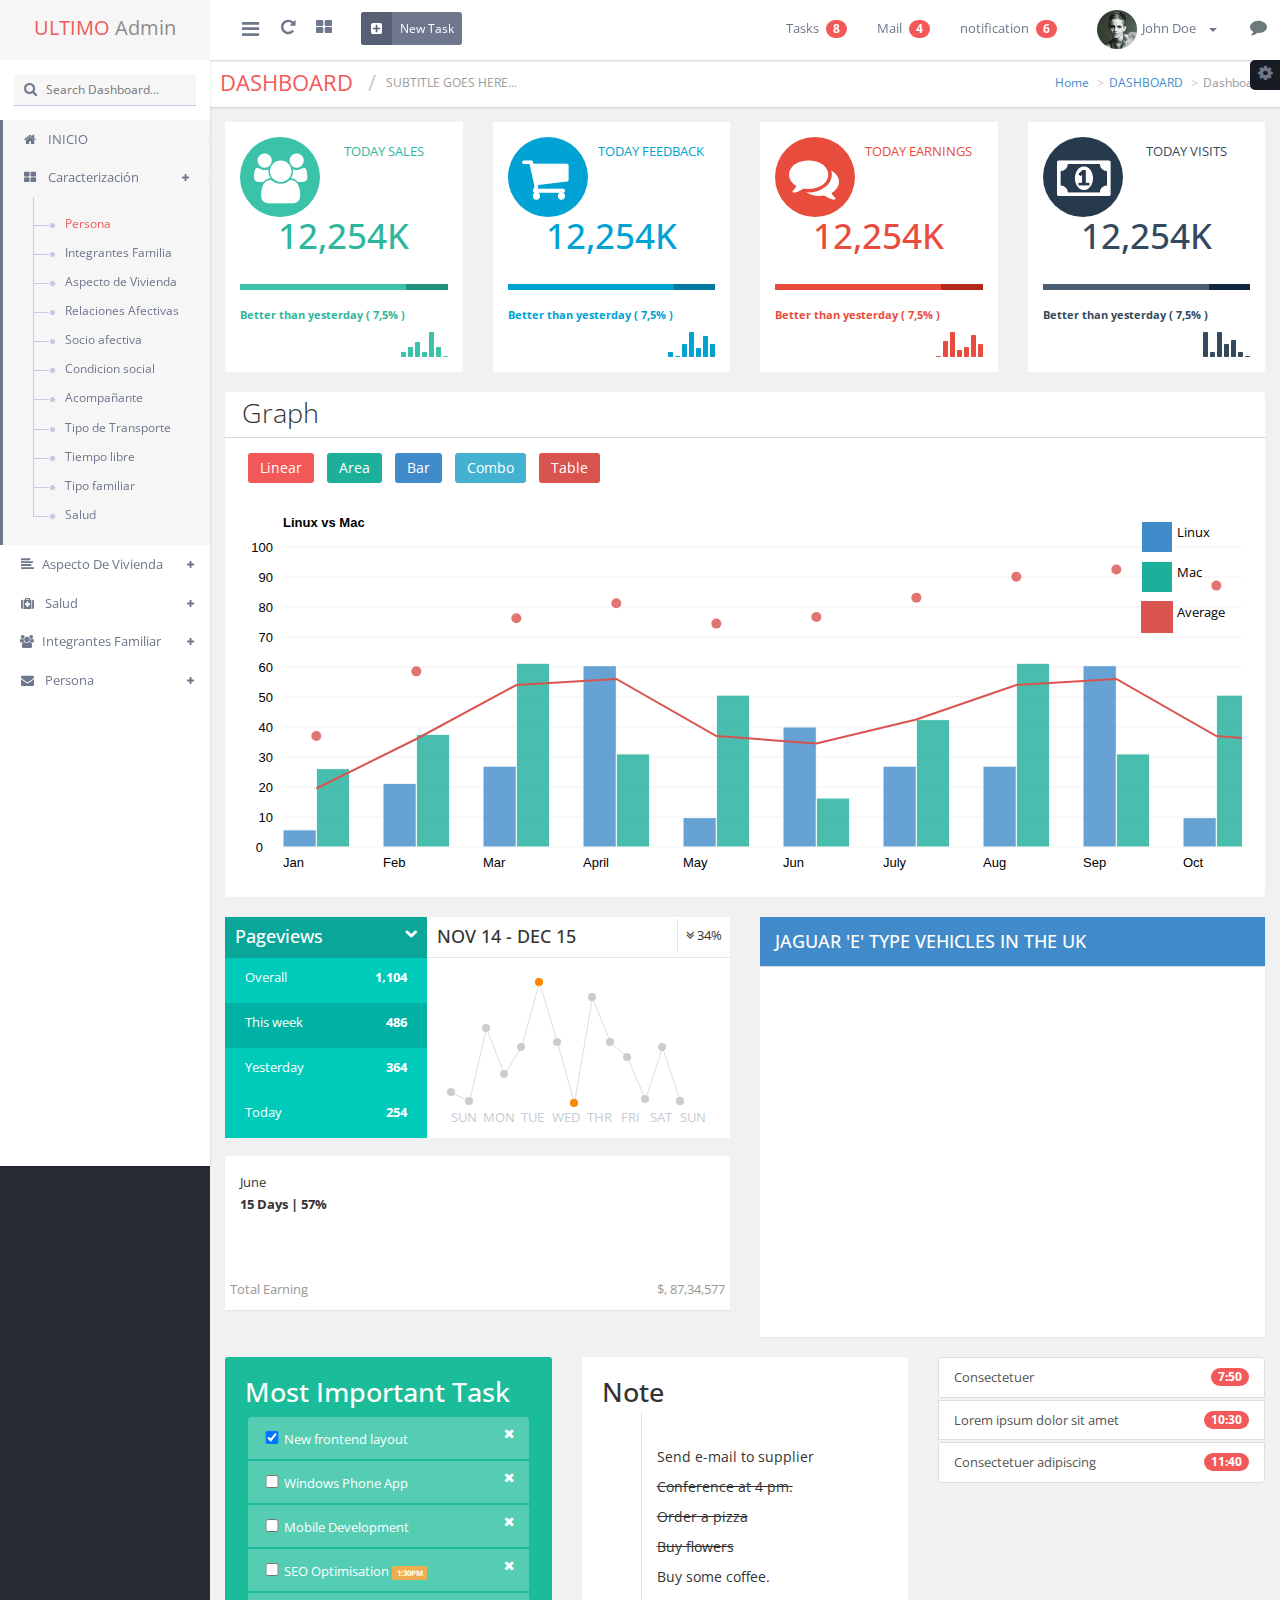
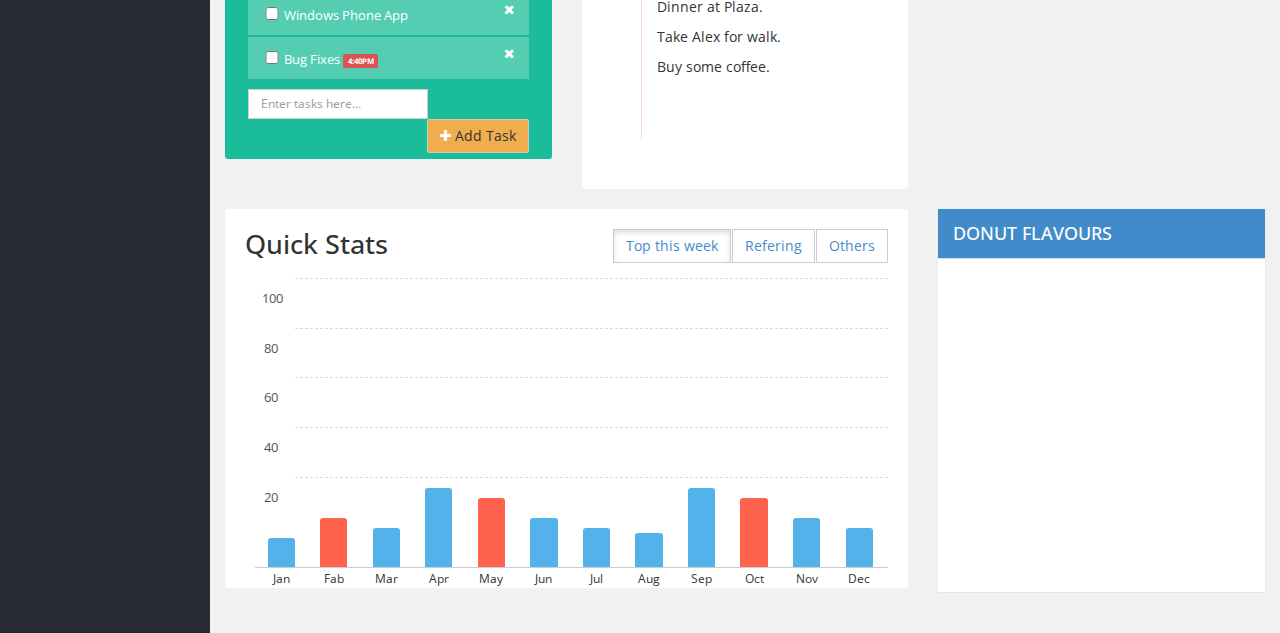
==== commit f609ed1f: "se modifico el index y listarParedes 17/08/28" ====
--- a/web/index.html
+++ b/web/index.html
@@ -134,7 +134,7 @@
         <input name="" type="text" class="search" placeholder="Search Dashboard..." />
       </div>
       <div class="left_nav_slidebar">
-       <ul><li class="left_nav_active theme_border"><a href="#"><i class="fa fa-home"></i> INICIO <span class="left_nav_pointer"></span> <span class="plus"><i class="fa fa-plus"></i></span> </a>
+       <ul><li class="left_nav_active theme_border"><a href="#"><i class="fa fa-home"></i> INICIO <span class="left_nav_pointer"></span> <span class="plus"></span> </a>
            </li>
            </ul>
                
